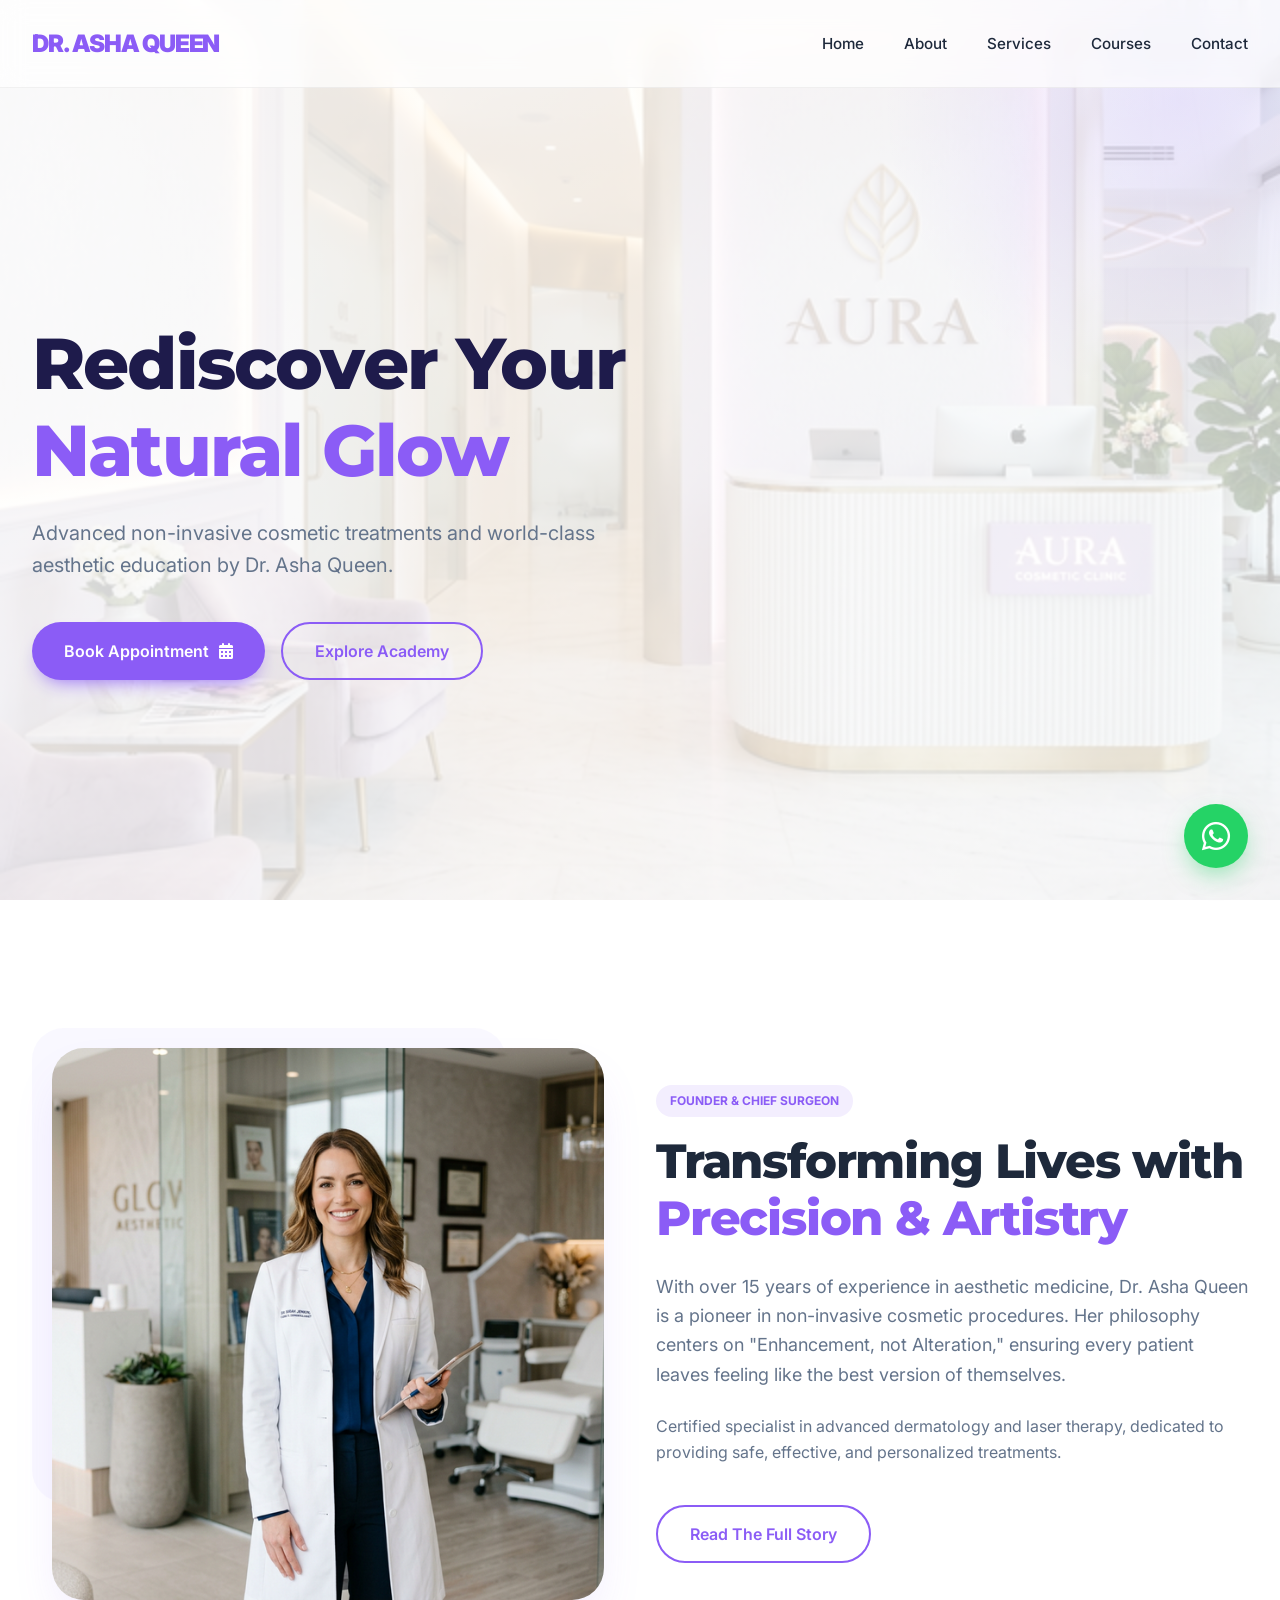
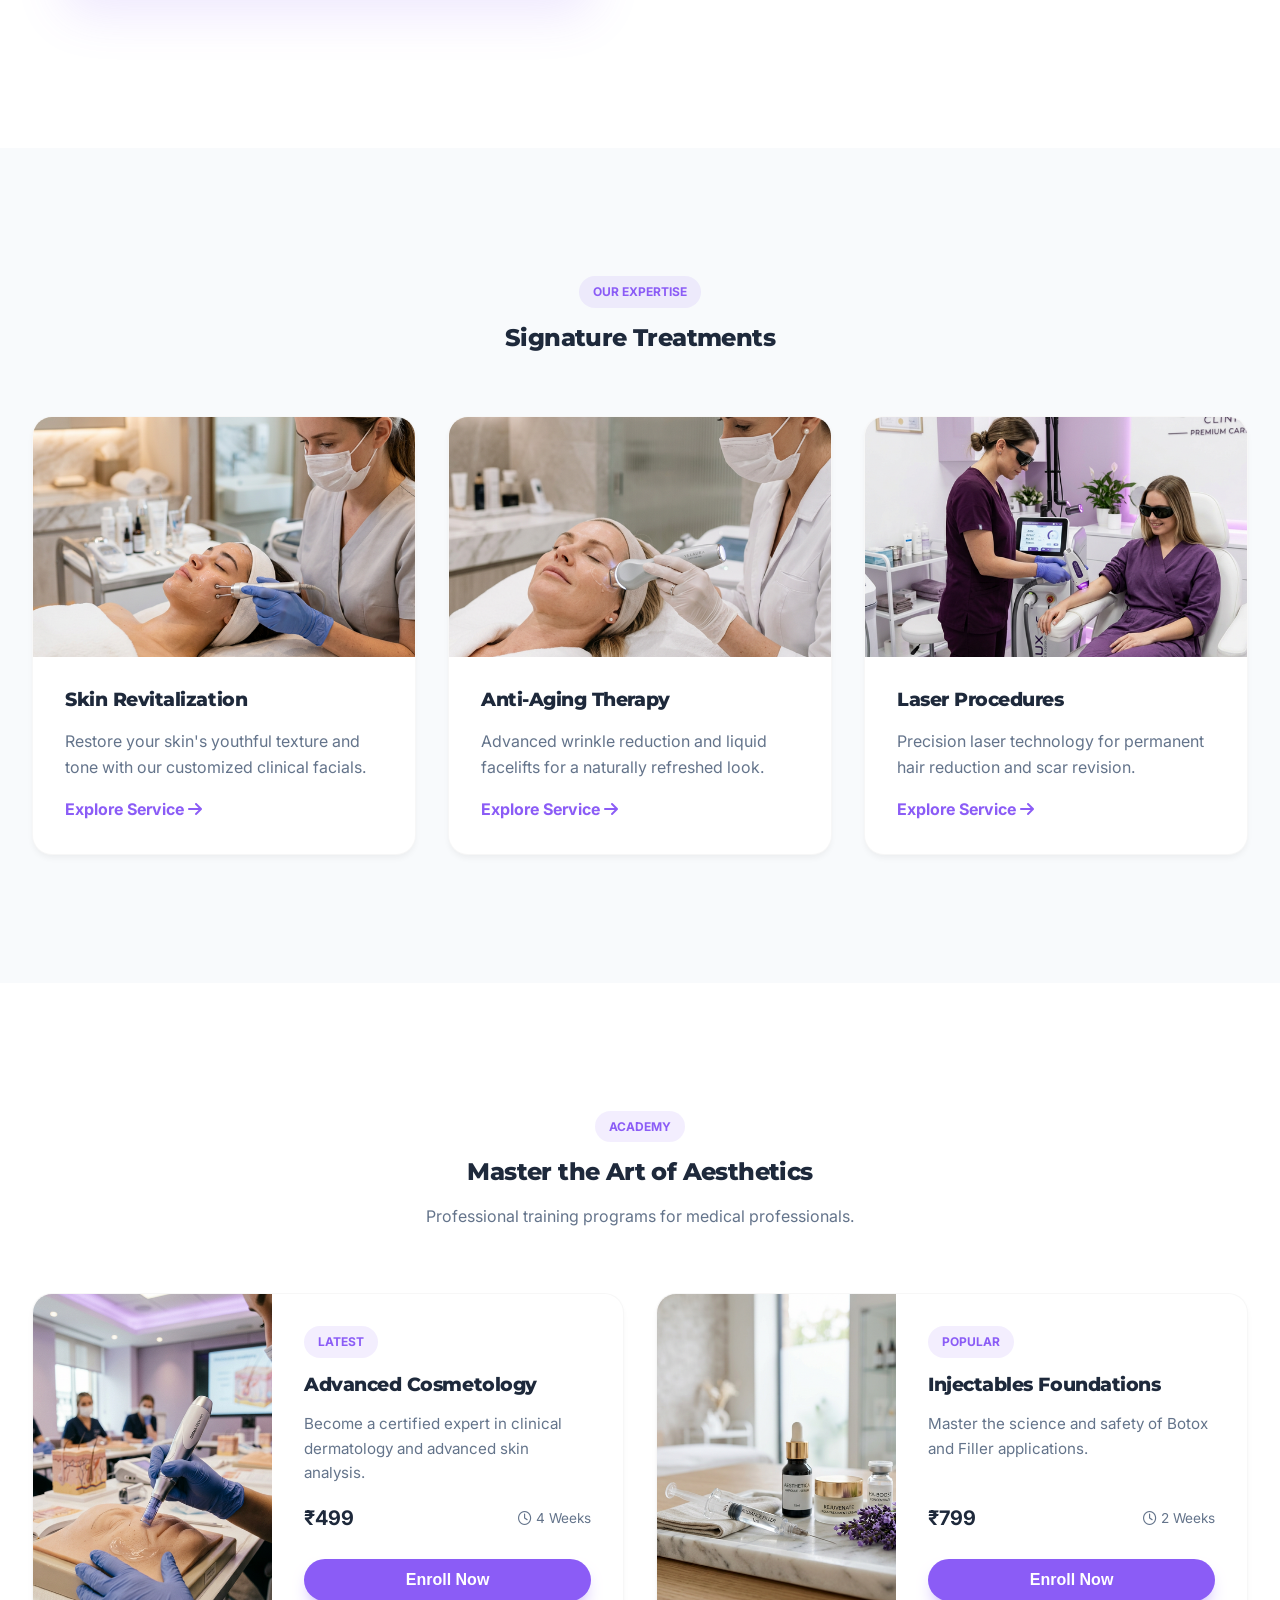
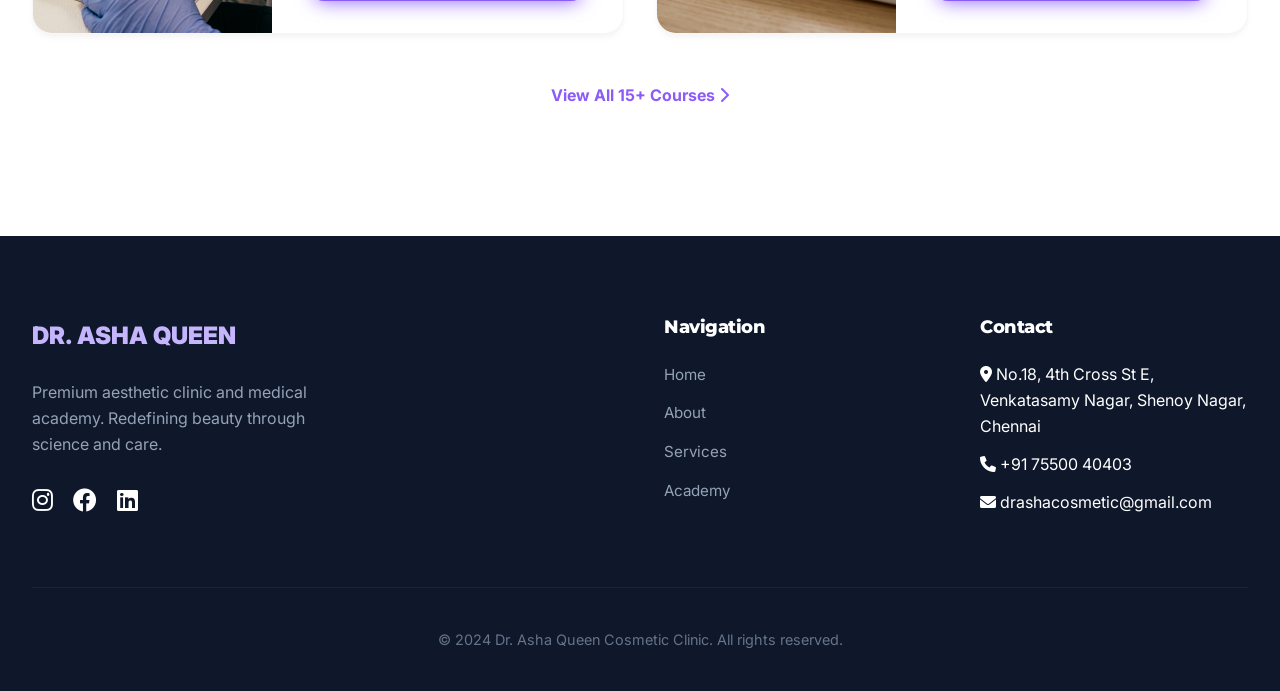
==== index.html @ a39c6511 "initial commit" ====
<!DOCTYPE html>
<html lang="en">

<head>
    <meta charset="UTF-8">
    <meta name="viewport" content="width=device-width, initial-scale=1.0">
    <title>Dr. Asha Queen | Cosmetic Clinic & Academy</title>
    <!-- Fonts -->
    <link rel="preconnect" href="https://fonts.googleapis.com">
    <link rel="preconnect" href="https://fonts.gstatic.com" crossorigin>
    <link
        href="https://fonts.googleapis.com/css2?family=Inter:wght@400;500;600&family=Montserrat:wght@700;800;900&display=swap"
        rel="stylesheet">
    <!-- Icons -->
    <link rel="stylesheet" href="https://cdnjs.cloudflare.com/ajax/libs/font-awesome/6.0.0/css/all.min.css">
    <!-- CSS -->
    <link rel="stylesheet" href="css/style.css">
</head>

<body>

    <!-- Header -->
    <header>
        <div class="container">
            <nav>
                <a href="index.html" class="logo">DR. ASHA QUEEN</a>
                <ul class="nav-links">
                    <li><a href="index.html">Home</a></li>
                    <li><a href="about.html">About</a></li>
                    <li><a href="services.html">Services</a></li>
                    <li><a href="courses.html">Courses</a></li>
                    <li><a href="contact.html">Contact</a></li>
                </ul>
                <div class="mobile-menu-btn">
                    <i class="fas fa-bars"></i>
                </div>
            </nav>
        </div>
    </header>

    <!-- Hero Section -->
    <section class="hero">
        <div class="container">
            <div class="hero-content" data-reveal>
                <h1>Rediscover Your <br><span style="color: var(--primary-color);">Natural Glow</span></h1>
                <p>Advanced non-invasive cosmetic treatments and world-class aesthetic education by Dr. Asha Queen.</p>
                <div style="display: flex; gap: 16px; flex-wrap: wrap;">
                    <a href="contact.html" class="btn btn-primary">Book Appointment <i
                            class="fas fa-calendar-alt"></i></a>
                    <a href="courses.html" class="btn btn-outline">Explore Academy</a>
                </div>
            </div>
        </div>
    </section>

    <!-- Doctor Intro -->
    <section class="section">
        <div class="container">
            <div class="grid grid-2" style="align-items: center;">
                <div data-reveal>
                    <div style="position: relative; padding: 20px;">
                        <img src="images/dr_asha_queen.png" alt="Dr. Asha Queen"
                            style="border-radius: var(--radius-lg); box-shadow: var(--shadow-xl); position: relative; z-index: 2; width: 100%;">
                        <div
                            style="position: absolute; top: 0; left: 0; width: 80%; height: 80%; background: var(--primary-light); opacity: 0.1; border-radius: var(--radius-lg); z-index: 1;">
                        </div>
                    </div>
                </div>
                <div data-reveal class="delay-1">
                    <span class="card-tag">Founder & Chief Surgeon</span>
                    <h2 style="font-size: clamp(2rem, 5vw, 3rem); margin-bottom: 24px;">Transforming Lives with <span
                            style="color: var(--primary-color);">Precision & Artistry</span></h2>
                    <p style="margin-bottom: 24px; font-size: 1.125rem; color: var(--text-muted);">With over 15 years of
                        experience in aesthetic medicine, Dr. Asha Queen is a pioneer in non-invasive cosmetic
                        procedures. Her philosophy centers on "Enhancement, not Alteration," ensuring every patient
                        leaves feeling like the best version of themselves.</p>
                    <p style="margin-bottom: 40px; color: var(--text-muted);">Certified specialist in advanced
                        dermatology and laser therapy, dedicated to providing safe, effective, and personalized
                        treatments.</p>
                    <a href="about.html" class="btn btn-outline">Read The Full Story</a>
                </div>
            </div>
        </div>
    </section>

    <!-- Popular Treatments -->
    <section class="section" style="background-color: var(--section-bg);">
        <div class="container">
            <div class="text-center" style="margin-bottom: 64px;" data-reveal>
                <span class="card-tag">Our Expertise</span>
                <h2>Signature Treatments</h2>
            </div>
            <div class="grid grid-3">
                <!-- Treatment 1 -->
                <div class="card" data-reveal>
                    <div class="card-img-wrapper">
                        <img src="images/skin_treatment.png" alt="Skin Treatment" class="card-img">
                    </div>
                    <div class="card-body">
                        <h3>Skin Revitalization</h3>
                        <p style="color: var(--text-muted); margin: 16px 0;">Restore your skin's youthful texture and
                            tone with our customized clinical facials.</p>
                        <a href="services.html"
                            style="color: var(--primary-color); font-weight: 700; margin-top: auto;">Explore Service <i
                                class="fas fa-arrow-right"></i></a>
                    </div>
                </div>
                <!-- Treatment 2 -->
                <div class="card" data-reveal class="delay-1">
                    <div class="card-img-wrapper">
                        <img src="images/service_anti_aging.png" alt="Anti-Aging" class="card-img">
                    </div>
                    <div class="card-body">
                        <h3>Anti-Aging Therapy</h3>
                        <p style="color: var(--text-muted); margin: 16px 0;">Advanced wrinkle reduction and liquid
                            facelifts for a naturally refreshed look.</p>
                        <a href="services.html"
                            style="color: var(--primary-color); font-weight: 700; margin-top: auto;">Explore Service <i
                                class="fas fa-arrow-right"></i></a>
                    </div>
                </div>
                <!-- Treatment 3 -->
                <div class="card" data-reveal class="delay-2">
                    <div class="card-img-wrapper">
                        <img src="images/service_laser.png" alt="Laser Procedures" class="card-img">
                    </div>
                    <div class="card-body">
                        <h3>Laser Procedures</h3>
                        <p style="color: var(--text-muted); margin: 16px 0;">Precision laser technology for permanent
                            hair reduction and scar revision.</p>
                        <a href="services.html"
                            style="color: var(--primary-color); font-weight: 700; margin-top: auto;">Explore Service <i
                                class="fas fa-arrow-right"></i></a>
                    </div>
                </div>
            </div>
        </div>
    </section>

    <!-- Featured Courses -->
    <section class="section">
        <div class="container">
            <div class="text-center" style="margin-bottom: 64px;" data-reveal>
                <span class="card-tag">Academy</span>
                <h2>Master the Art of Aesthetics</h2>
                <p style="color: var(--text-muted); margin-top: 16px;">Professional training programs for medical
                    professionals.</p>
            </div>
            <div class="grid grid-2">
                <div class="card" data-reveal
                    style="flex-direction: row; align-items: stretch; overflow: hidden; min-height: 280px;">
                    <div style="flex: 1; overflow: hidden;">
                        <img src="images/course_masterclass.png" alt="Cosmetology"
                            style="width: 100%; height: 100%; object-fit: cover;">
                    </div>
                    <div class="card-body" style="flex: 1.2;">
                        <span class="card-tag">LATEST</span>
                        <h3>Advanced Cosmetology</h3>
                        <p style="margin: 16px 0; color: var(--text-muted); font-size: 0.95rem;">Become a certified
                            expert in clinical dermatology and advanced skin analysis.</p>
                        <div
                            style="margin-top: auto; display: flex; justify-content: space-between; align-items: center; margin-bottom: 24px;">
                            <span style="font-weight: 700; font-size: 1.25rem;">₹499</span>
                            <span style="font-size: 0.85rem; color: var(--text-muted);"><i class="far fa-clock"></i> 4
                                Weeks</span>
                        </div>
                        <button onclick="buyCourse('Advanced Cosmetology Masterclass', '₹499')" class="btn btn-primary"
                            style="width: 100%; padding: 12px;">Enroll Now</button>
                    </div>
                </div>
                <div class="card" data-reveal class="delay-1"
                    style="flex-direction: row; align-items: stretch; overflow: hidden; min-height: 280px;">
                    <div style="flex: 1; overflow: hidden;">
                        <img src="images/course_botox.png" alt="Botox"
                            style="width: 100%; height: 100%; object-fit: cover;">
                    </div>
                    <div class="card-body" style="flex: 1.2;">
                        <span class="card-tag">POPULAR</span>
                        <h3>Injectables Foundations</h3>
                        <p style="margin: 16px 0; color: var(--text-muted); font-size: 0.95rem;">Master the science and
                            safety of Botox and Filler applications.</p>
                        <div
                            style="margin-top: auto; display: flex; justify-content: space-between; align-items: center; margin-bottom: 24px;">
                            <span style="font-weight: 700; font-size: 1.25rem;">₹799</span>
                            <span style="font-size: 0.85rem; color: var(--text-muted);"><i class="far fa-clock"></i> 2
                                Weeks</span>
                        </div>
                        <button onclick="buyCourse('Injectables Foundations', '₹799')" class="btn btn-primary"
                            style="width: 100%; padding: 12px;">Enroll Now</button>
                    </div>
                </div>
            </div>
            <div class="text-center" style="margin-top: 48px;">
                <a href="courses.html" style="color: var(--primary-color); font-weight: 700;">View All 15+ Courses <i
                        class="fas fa-chevron-right"></i></a>
            </div>
        </div>
    </section>

    <!-- Footer -->
    <footer>
        <div class="container">
            <div class="footer-grid">
                <div class="footer-links" style="grid-column: span 2;">
                    <span class="footer-logo">DR. ASHA QUEEN</span>
                    <p style="color: #94A3B8; max-width: 300px; margin-bottom: 24px;">Premium aesthetic clinic and
                        medical academy. Redefining beauty through science and care.</p>
                    <div style="display: flex; gap: 20px; font-size: 1.5rem;">
                        <a href="#"><i class="fab fa-instagram"></i></a>
                        <a href="#"><i class="fab fa-facebook"></i></a>
                        <a href="#"><i class="fab fa-linkedin"></i></a>
                    </div>
                </div>
                <div class="footer-links">
                    <h4>Navigation</h4>
                    <ul>
                        <li><a href="index.html">Home</a></li>
                        <li><a href="about.html">About</a></li>
                        <li><a href="services.html">Services</a></li>
                        <li><a href="courses.html">Academy</a></li>
                    </ul>
                </div>
                <div class="footer-links">
                    <h4>Contact</h4>
                    <ul>
                        <li><i class="fas fa-map-marker-alt"></i> No.18, 4th Cross St E, Venkatasamy Nagar, Shenoy
                            Nagar, Chennai</li>
                        <li><i class="fas fa-phone"></i> +91 75500 40403</li>
                        <li><i class="fas fa-envelope"></i> drashacosmetic@gmail.com</li>
                    </ul>
                </div>
            </div>
            <div class="footer-bottom">
                &copy; 2024 Dr. Asha Queen Cosmetic Clinic. All rights reserved.
            </div>
        </div>
    </footer>

    <!-- WhatsApp Button -->
    <a href="https://wa.me/917550040403" class="whatsapp-float" target="_blank">
        <i class="fab fa-whatsapp"></i>
    </a>

    <!-- Mobile Bottom Navigation -->
    <nav class="mobile-bottom-nav">
        <a href="index.html" class="active">
            <i class="fas fa-home"></i>
            <span>Home</span>
        </a>
        <a href="services.html">
            <i class="fas fa-spa"></i>
            <span>Services</span>
        </a>
        <a href="courses.html">
            <i class="fas fa-graduation-cap"></i>
            <span>Academy</span>
        </a>
        <a href="contact.html">
            <i class="fas fa-calendar-alt"></i>
            <span>Book</span>
        </a>
    </nav>

    <script src="js/main.js"></script>
</body>

</html>
---- css/style.css ----
/* CSS Variables & Design System */
:root {
    --primary-color: #8B5CF6;
    --primary-light: #C4B5FD;
    --primary-dark: #7C3AED;
    --accent-color: #F472B6;
    --bg-color: #FFFFFF;
    --section-bg: #F8FAFC;
    --text-main: #1E293B;
    --text-muted: #64748B;
    --white: #FFFFFF;

    /* Dynamic Spacing & Sizing */
    --container-max: 1280px;
    --container-pad: clamp(1rem, 5vw, 2rem);
    --section-pad: clamp(4rem, 12vw, 8rem);

    --radius-sm: 12px;
    --radius-md: 20px;
    --radius-lg: 32px;

    --shadow-sm: 0 4px 6px -1px rgba(0, 0, 0, 0.05);
    --shadow-lg: 0 10px 15px -3px rgba(0, 0, 0, 0.1);
    --shadow-xl: 0 25px 50px -12px rgba(139, 92, 246, 0.15);

    --transition: all 0.4s cubic-bezier(0.4, 0, 0.2, 1);
}

/* Base Styles */
* {
    margin: 0;
    padding: 0;
    box-sizing: border-box;
    -webkit-tap-highlight-color: transparent;
}

html {
    scroll-behavior: smooth;
}

body {
    font-family: 'Inter', sans-serif;
    color: var(--text-main);
    line-height: 1.625;
    background-color: var(--bg-color);
    overflow-x: hidden;
    -webkit-font-smoothing: antialiased;
}

h1,
h2,
h3,
h4,
.font-heading {
    font-family: 'Montserrat', sans-serif;
    font-weight: 800;
    line-height: 1.2;
    letter-spacing: -0.025em;
}

a {
    text-decoration: none;
    color: inherit;
    transition: var(--transition);
}

ul {
    list-style: none;
}

img {
    max-width: 100%;
    height: auto;
    display: block;
}

.container {
    width: 100%;
    max-width: var(--container-max);
    margin: 0 auto;
    padding: 0 var(--container-pad);
}

.section {
    padding: var(--section-pad) 0;
}

.text-center {
    text-align: center;
}

/* Navigation */
header {
    position: fixed;
    top: 0;
    left: 0;
    width: 100%;
    background: rgba(255, 255, 255, 0.7);
    backdrop-filter: blur(12px);
    -webkit-backdrop-filter: blur(12px);
    z-index: 1000;
    transition: var(--transition);
    border-bottom: 1px solid rgba(0, 0, 0, 0.05);
}

header.sticky {
    padding: 4px 0;
    background: rgba(255, 255, 255, 0.9);
    box-shadow: var(--shadow-md);
}

nav {
    display: flex;
    justify-content: space-between;
    align-items: center;
    padding: 24px 0;
}

.logo {
    font-size: clamp(1.2rem, 4vw, 1.5rem);
    font-weight: 900;
    color: var(--primary-color);
    letter-spacing: -0.05em;
    text-transform: uppercase;
}

.nav-links {
    display: flex;
    gap: 40px;
}

.nav-links a {
    font-weight: 500;
    color: var(--text-main);
    font-size: 0.95rem;
}

.nav-links a:hover {
    color: var(--primary-color);
}

.mobile-menu-btn {
    display: none;
    font-size: 1.5rem;
    cursor: pointer;
    color: var(--text-main);
}

/* Buttons */
.btn {
    display: inline-flex;
    align-items: center;
    justify-content: center;
    padding: 14px 32px;
    border-radius: 100px;
    font-weight: 600;
    cursor: pointer;
    transition: var(--transition);
    border: none;
    font-size: 1rem;
    gap: 10px;
}

.btn-primary {
    background-color: var(--primary-color);
    color: var(--white);
    box-shadow: 0 10px 20px -10px var(--primary-color);
}

.btn-primary:hover {
    background-color: var(--primary-dark);
    transform: translateY(-3px);
    box-shadow: 0 15px 30px -10px var(--primary-color);
}

.btn-outline {
    background: rgba(255, 255, 255, 0.1);
    border: 2px solid var(--primary-color);
    color: var(--primary-color);
}

.btn-outline:hover {
    background-color: var(--primary-color);
    color: var(--white);
    transform: translateY(-3px);
}

/* Hero Section */
.hero {
    min-height: 100vh;
    display: flex;
    align-items: center;
    background: linear-gradient(135deg, rgba(255, 255, 255, 0.9) 0%, rgba(255, 255, 255, 0.7) 100%), url('../images/clinic_hero.png');
    background-size: cover;
    background-position: center;
    padding-top: 100px;
    position: relative;
    overflow: hidden;
}

.hero::before {
    content: '';
    position: absolute;
    width: 600px;
    height: 600px;
    background: radial-gradient(circle, rgba(139, 92, 246, 0.15) 0%, rgba(255, 255, 255, 0) 70%);
    top: -200px;
    right: -200px;
    border-radius: 50%;
    z-index: 0;
}

.hero-content {
    max-width: 700px;
    position: relative;
    z-index: 1;
}

.hero h1 {
    font-size: clamp(2.5rem, 8vw, 4.5rem);
    margin-bottom: 24px;
    color: #1E1B4B;
}

.hero p {
    font-size: clamp(1rem, 3.5vw, 1.25rem);
    margin-bottom: 40px;
    color: var(--text-muted);
    max-width: 600px;
}

/* Grid Layouts */
.grid {
    display: grid;
    gap: 32px;
}

.grid-2 {
    grid-template-columns: repeat(auto-fit, minmax(350px, 1fr));
}

.grid-3 {
    grid-template-columns: repeat(auto-fit, minmax(300px, 1fr));
}

.grid-4 {
    grid-template-columns: repeat(auto-fit, minmax(250px, 1fr));
}

/* Cards & Modern Elements */
.card {
    background: var(--white);
    border-radius: var(--radius-md);
    overflow: hidden;
    box-shadow: var(--shadow-sm);
    transition: var(--transition);
    border: 1px solid rgba(0, 0, 0, 0.03);
    height: 100%;
    display: flex;
    flex-direction: column;
}

.card:hover {
    transform: translateY(-12px) scale(1.02);
    box-shadow: var(--shadow-xl);
}

.card-img-wrapper {
    width: 100%;
    height: 240px;
    overflow: hidden;
    position: relative;
}

.card-img {
    width: 100%;
    height: 100%;
    object-fit: cover;
    transition: transform 0.6s ease;
}

.card:hover .card-img {
    transform: scale(1.1);
}

.card-body {
    padding: 32px;
    flex-grow: 1;
    display: flex;
    flex-direction: column;
}

.card-tag {
    display: inline-block;
    padding: 6px 14px;
    background: rgba(139, 92, 246, 0.1);
    color: var(--primary-color);
    border-radius: 100px;
    font-size: 0.75rem;
    font-weight: 700;
    text-transform: uppercase;
    margin-bottom: 16px;
    width: fit-content;
}

/* WhatsApp Button */
.whatsapp-float {
    position: fixed;
    bottom: 32px;
    right: 32px;
    background-color: #25D366;
    color: white;
    width: 64px;
    height: 64px;
    border-radius: 50%;
    display: flex;
    align-items: center;
    justify-content: center;
    font-size: 32px;
    box-shadow: 0 10px 25px -5px rgba(37, 211, 102, 0.5);
    z-index: 1000;
    transition: var(--transition);
}

.whatsapp-float:hover {
    transform: scale(1.1) rotate(15deg);
}

/* Footer */
footer {
    background: #0F172A;
    color: var(--white);
    padding: 80px 0 40px;
}

.footer-grid {
    display: grid;
    grid-template-columns: repeat(auto-fit, minmax(200px, 1fr));
    gap: 48px;
    margin-bottom: 60px;
}

.footer-logo {
    font-size: 1.5rem;
    font-weight: 900;
    color: var(--primary-light);
    margin-bottom: 24px;
    display: block;
}

.footer-links h4 {
    margin-bottom: 24px;
    color: var(--white);
    font-size: 1.1rem;
}

.footer-links ul li {
    margin-bottom: 12px;
}

.footer-links ul li a {
    color: #94A3B8;
    font-size: 0.95rem;
}

.footer-links ul li a:hover {
    color: var(--primary-light);
    padding-left: 8px;
}

.footer-bottom {
    text-align: center;
    padding-top: 40px;
    border-top: 1px solid rgba(255, 255, 255, 0.05);
    color: #64748B;
    font-size: 0.9rem;
}

/* Animations */
[data-reveal] {
    opacity: 0;
    transform: translateY(40px);
    transition: opacity 1s cubic-bezier(0.16, 1, 0.3, 1), transform 1s cubic-bezier(0.16, 1, 0.3, 1);
}

[data-reveal].active {
    opacity: 1;
    transform: translateY(0);
}

/* Reveal Delays */
.delay-1 {
    transition-delay: 0.1s;
}

.delay-2 {
    transition-delay: 0.2s;
}

.delay-3 {
    transition-delay: 0.3s;
}

/* Modal System */
.modal-overlay {
    position: fixed;
    top: 0;
    left: 0;
    width: 100%;
    height: 100%;
    background: rgba(15, 23, 42, 0.6);
    backdrop-filter: blur(8px);
    display: none;
    align-items: center;
    justify-content: center;
    z-index: 3000;
    padding: 20px;
}

.modal-overlay.active {
    display: flex;
    animation: fadeIn 0.3s ease;
}

.modal-content {
    background: var(--white);
    width: 100%;
    max-width: 450px;
    border-radius: var(--radius-lg);
    box-shadow: var(--shadow-xl);
    overflow: hidden;
    position: relative;
    transform: translateY(20px);
    transition: var(--transition);
}

.modal-overlay.active .modal-content {
    transform: translateY(0);
}

.modal-header {
    background: var(--primary-color);
    color: var(--white);
    padding: 24px;
    text-align: center;
}

.modal-body {
    padding: 32px;
}

.close-modal {
    position: absolute;
    top: 15px;
    right: 20px;
    color: var(--white);
    font-size: 1.5rem;
    cursor: pointer;
    opacity: 0.8;
}

/* Razorpay Simulation */
.payment-methods {
    margin-top: 20px;
}

.method-item {
    display: flex;
    align-items: center;
    gap: 15px;
    padding: 15px;
    border: 1px solid #E2E8F0;
    border-radius: var(--radius-sm);
    margin-bottom: 12px;
    cursor: pointer;
    transition: var(--transition);
}

.method-item:hover {
    border-color: var(--primary-color);
    background: rgba(139, 92, 246, 0.05);
}

.payment-footer {
    text-align: center;
    font-size: 0.8rem;
    color: #94A3B8;
    margin-top: 24px;
}

/* Animations */
@keyframes fadeIn {
    from {
        opacity: 0;
    }

    to {
        opacity: 1;
    }
}

@keyframes scaleUp {
    from {
        transform: scale(0.9);
        opacity: 0;
    }

    to {
        transform: scale(1);
        opacity: 1;
    }
}

.success-icon {
    width: 80px;
    height: 80px;
    background: #10B981;
    color: white;
    border-radius: 50%;
    display: flex;
    align-items: center;
    justify-content: center;
    font-size: 2.5rem;
    margin: 0 auto 24px;
    animation: scaleUp 0.5s cubic-bezier(0.175, 0.885, 0.32, 1.275);
}

/* Bottom Mobile Navigation */
.mobile-bottom-nav {
    position: fixed;
    bottom: 0;
    left: 0;
    width: 100%;
    background: rgba(255, 255, 255, 0.85);
    backdrop-filter: blur(12px);
    -webkit-backdrop-filter: blur(12px);
    display: none;
    justify-content: space-around;
    padding: 12px 0 24px;
    border-top: 1px solid rgba(0, 0, 0, 0.05);
    box-shadow: 0 -4px 12px rgba(0, 0, 0, 0.05);
    z-index: 1500;
}

.mobile-bottom-nav a {
    display: flex;
    flex-direction: column;
    align-items: center;
    gap: 4px;
    color: var(--text-muted);
    font-size: 0.65rem;
    font-weight: 600;
    text-transform: uppercase;
    letter-spacing: 0.05em;
}

.mobile-bottom-nav a i {
    font-size: 1.25rem;
}

.mobile-bottom-nav a.active {
    color: var(--primary-color);
}

/* Mobile Responsive */
@media (max-width: 768px) {
    .mobile-bottom-nav {
        display: flex;
    }

    body {
        padding-bottom: 80px;
    }

    .nav-links {
        position: fixed;
        right: -100%;
        top: 0;
        width: 100%;
        height: 100vh;
        background: var(--white);
        flex-direction: column;
        justify-content: center;
        align-items: center;
        transition: 0.5s cubic-bezier(0.4, 0, 0.2, 1);
        z-index: 4000;
        gap: 32px;
    }

    .nav-links.active {
        right: 0;
    }

    .nav-links a {
        font-size: 1.5rem;
    }

    .mobile-menu-btn {
        display: block;
        z-index: 4001;
    }

    .section {
        padding: 60px 0;
    }

    .hero {
        text-align: center;
        padding-top: 80px;
        min-height: 80vh;
    }

    .hero-content {
        margin: 0 auto;
    }

    .grid-2,
    .grid-3,
    .grid-4 {
        grid-template-columns: 1fr;
    }

    .whatsapp-float {
        bottom: 100px;
        right: 20px;
        width: 56px;
        height: 56px;
        font-size: 28px;
    }
}
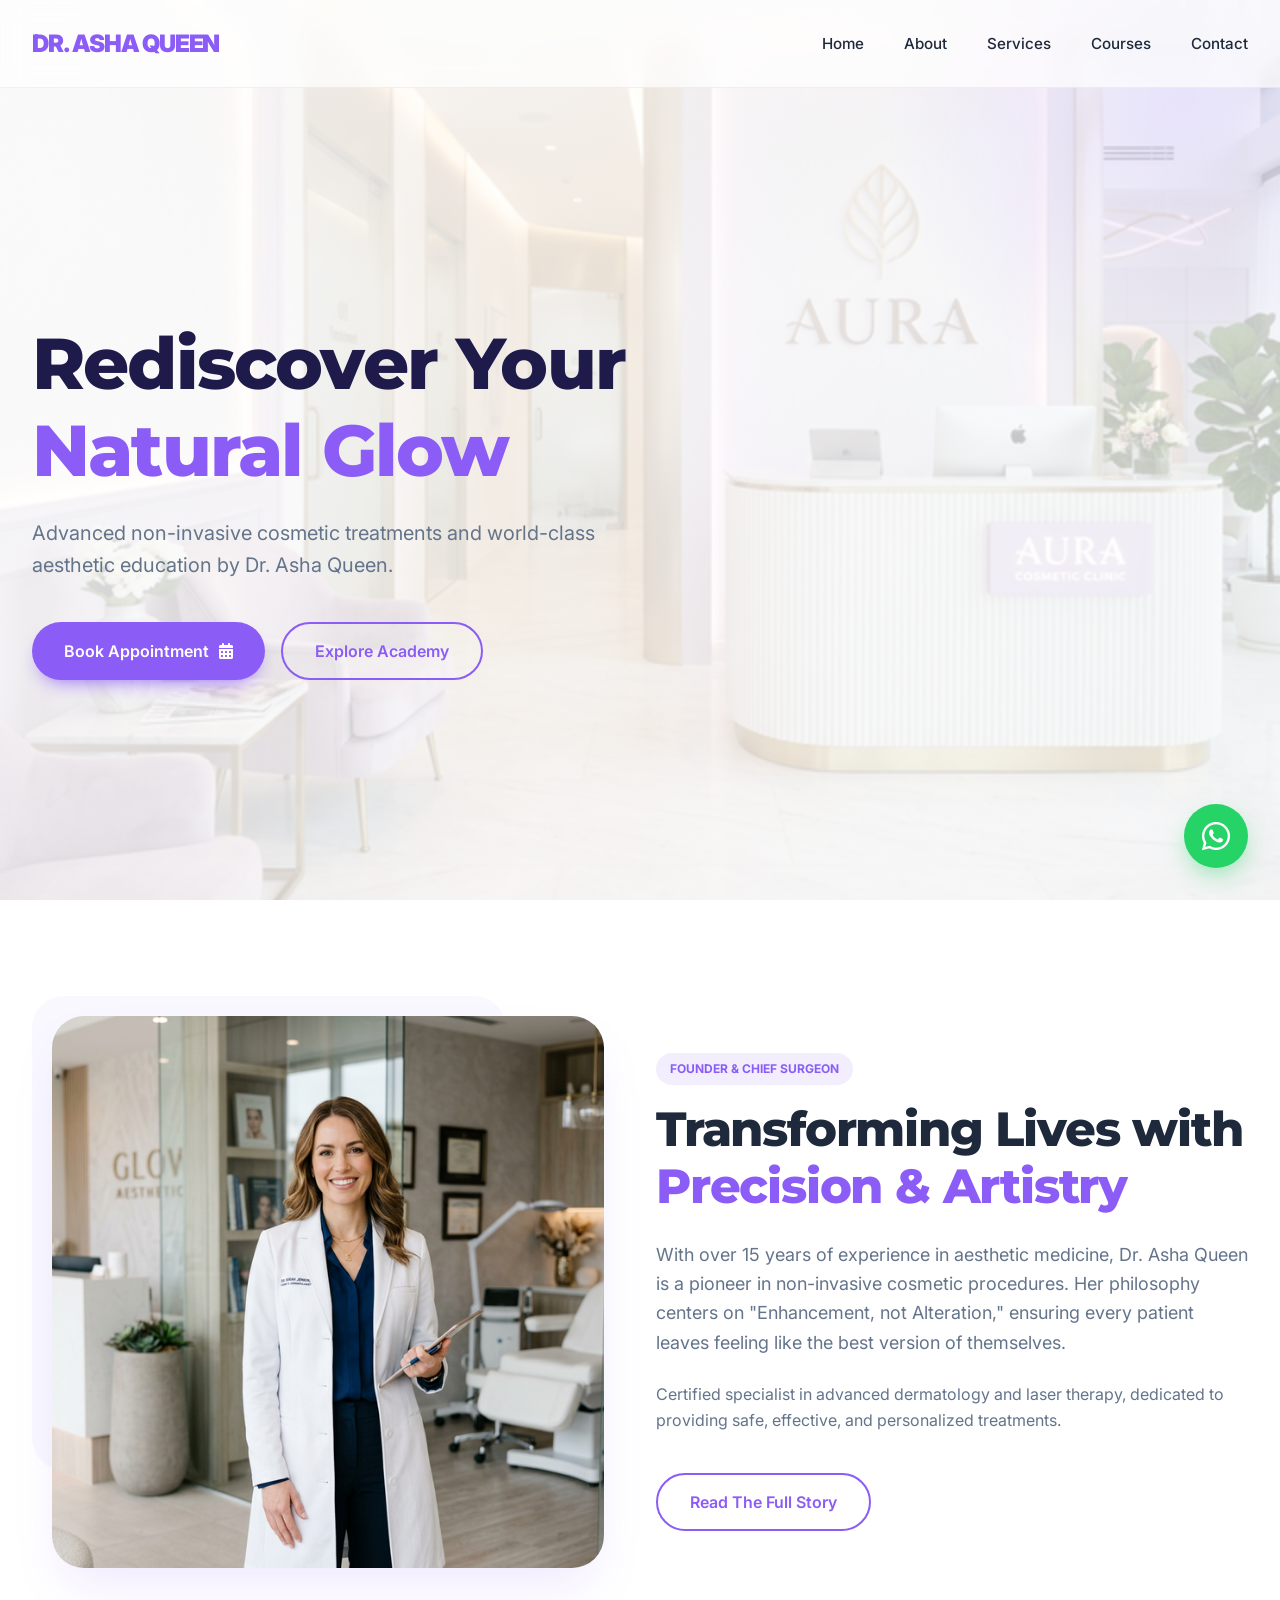
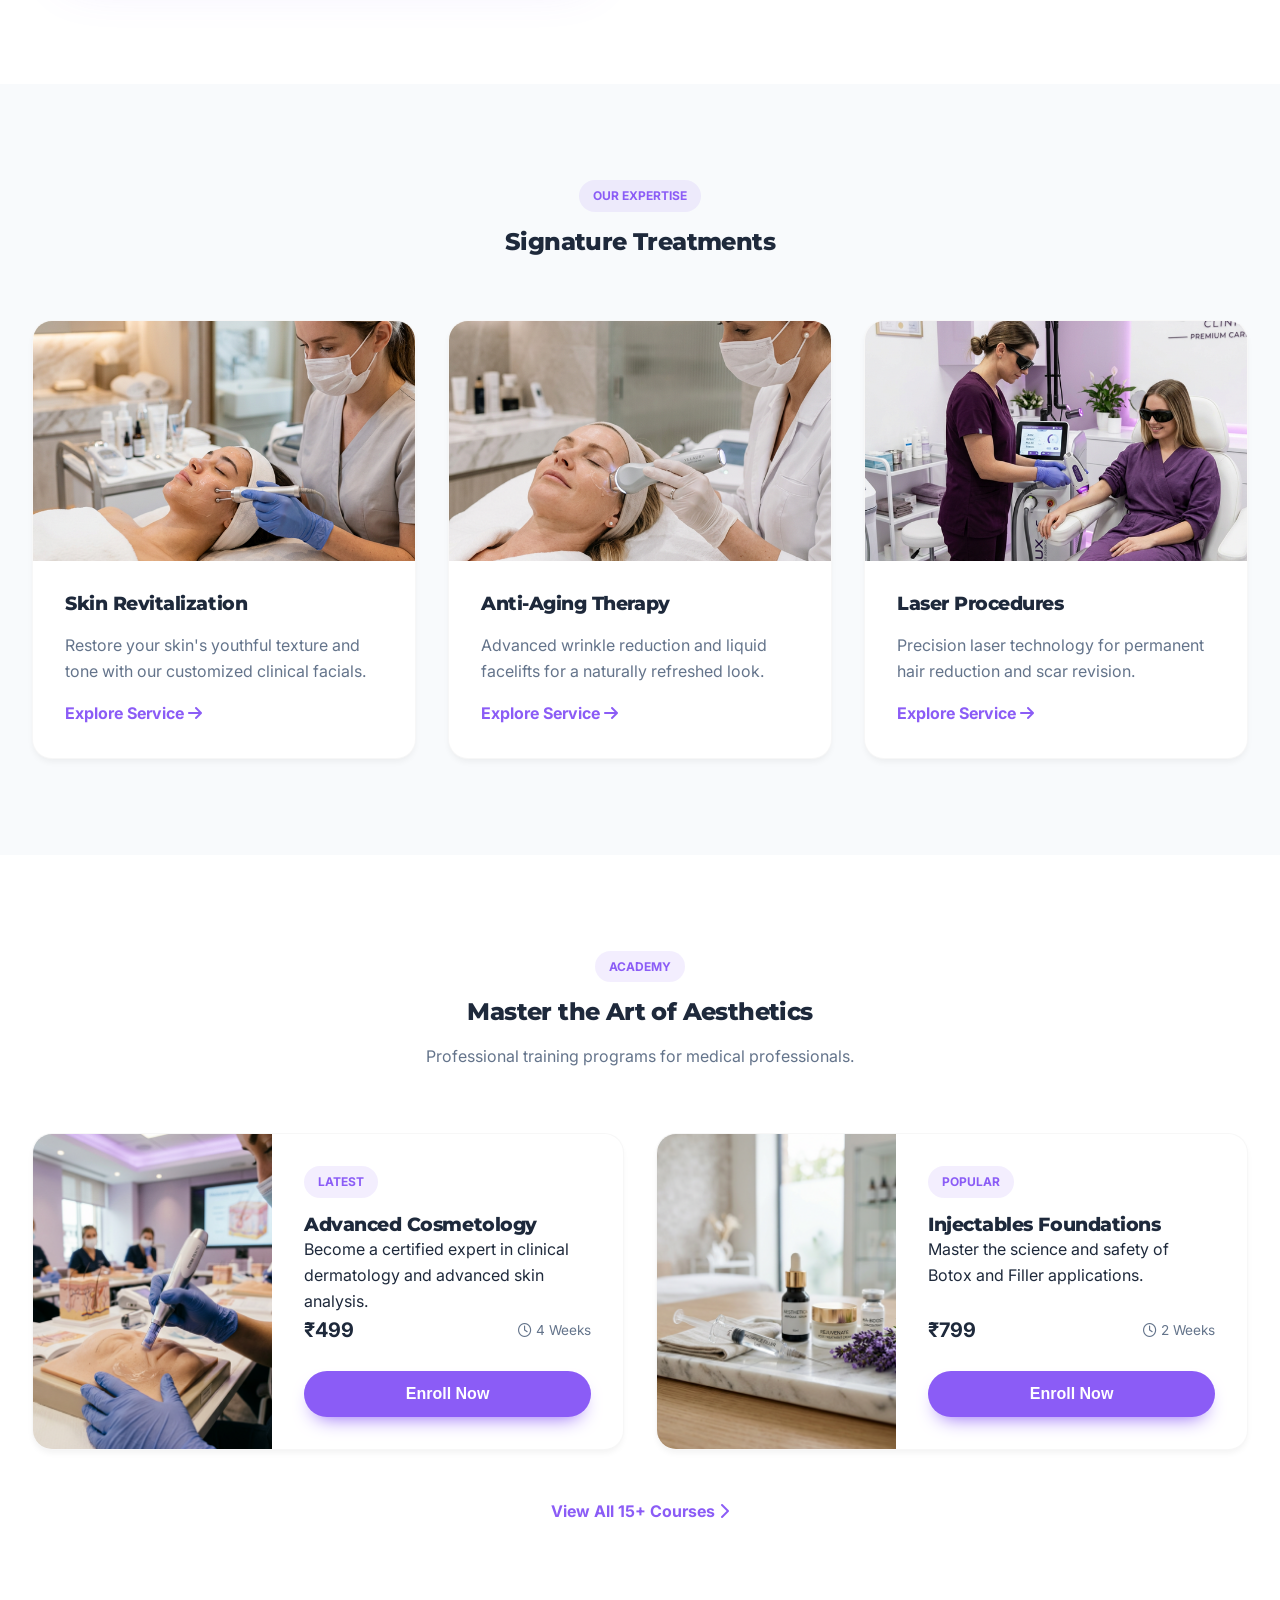
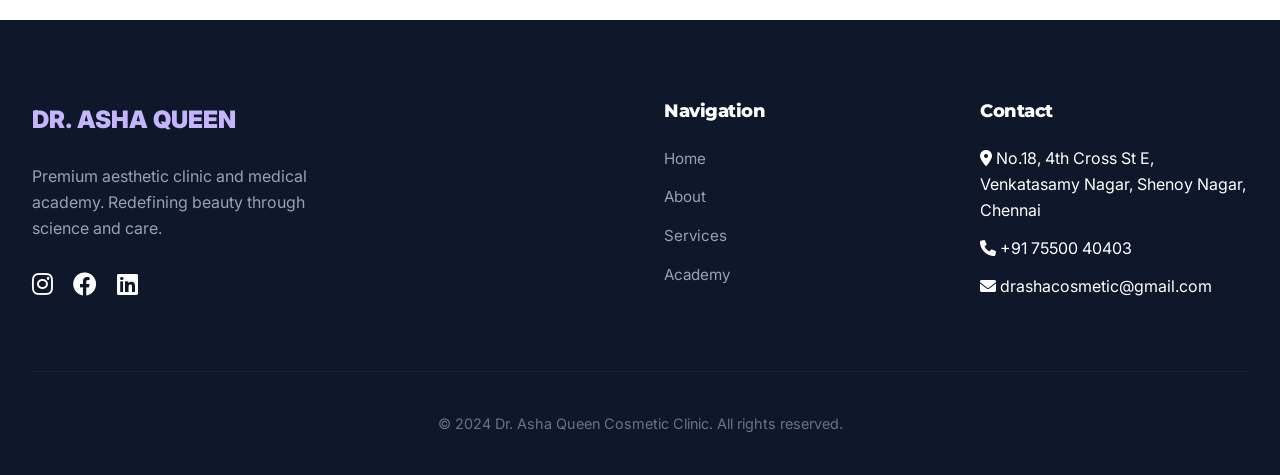
==== commit e7c1c3c7: "second commit" ====
--- a/index.html
+++ b/index.html
@@ -44,7 +44,7 @@
             <div class="hero-content" data-reveal>
                 <h1>Rediscover Your <br><span style="color: var(--primary-color);">Natural Glow</span></h1>
                 <p>Advanced non-invasive cosmetic treatments and world-class aesthetic education by Dr. Asha Queen.</p>
-                <div style="display: flex; gap: 16px; flex-wrap: wrap;">
+                <div class="hero-actions">
                     <a href="contact.html" class="btn btn-primary">Book Appointment <i
                             class="fas fa-calendar-alt"></i></a>
                     <a href="courses.html" class="btn btn-outline">Explore Academy</a>
@@ -58,12 +58,9 @@
         <div class="container">
             <div class="grid grid-2" style="align-items: center;">
                 <div data-reveal>
-                    <div style="position: relative; padding: 20px;">
-                        <img src="images/dr_asha_queen.png" alt="Dr. Asha Queen"
-                            style="border-radius: var(--radius-lg); box-shadow: var(--shadow-xl); position: relative; z-index: 2; width: 100%;">
-                        <div
-                            style="position: absolute; top: 0; left: 0; width: 80%; height: 80%; background: var(--primary-light); opacity: 0.1; border-radius: var(--radius-lg); z-index: 1;">
-                        </div>
+                    <div class="doctor-img-wrapper">
+                        <img src="images/dr_asha_queen.png" alt="Dr. Asha Queen" class="doctor-img">
+                        <div class="doctor-img-bg"></div>
                     </div>
                 </div>
                 <div data-reveal class="delay-1">
@@ -147,46 +144,40 @@
                     professionals.</p>
             </div>
             <div class="grid grid-2">
-                <div class="card" data-reveal
-                    style="flex-direction: row; align-items: stretch; overflow: hidden; min-height: 280px;">
-                    <div style="flex: 1; overflow: hidden;">
-                        <img src="images/course_masterclass.png" alt="Cosmetology"
-                            style="width: 100%; height: 100%; object-fit: cover;">
-                    </div>
-                    <div class="card-body" style="flex: 1.2;">
+                <div class="card course-card-horizontal" data-reveal>
+                    <div class="course-card-img">
+                        <img src="images/course_masterclass.png" alt="Cosmetology">
+                    </div>
+                    <div class="card-body">
                         <span class="card-tag">LATEST</span>
                         <h3>Advanced Cosmetology</h3>
-                        <p style="margin: 16px 0; color: var(--text-muted); font-size: 0.95rem;">Become a certified
+                        <p>Become a certified
                             expert in clinical dermatology and advanced skin analysis.</p>
-                        <div
-                            style="margin-top: auto; display: flex; justify-content: space-between; align-items: center; margin-bottom: 24px;">
-                            <span style="font-weight: 700; font-size: 1.25rem;">₹499</span>
-                            <span style="font-size: 0.85rem; color: var(--text-muted);"><i class="far fa-clock"></i> 4
+                        <div class="course-meta">
+                            <span class="price">₹499</span>
+                            <span class="duration"><i class="far fa-clock"></i> 4
                                 Weeks</span>
                         </div>
-                        <button onclick="buyCourse('Advanced Cosmetology Masterclass', '₹499')" class="btn btn-primary"
-                            style="width: 100%; padding: 12px;">Enroll Now</button>
-                    </div>
-                </div>
-                <div class="card" data-reveal class="delay-1"
-                    style="flex-direction: row; align-items: stretch; overflow: hidden; min-height: 280px;">
-                    <div style="flex: 1; overflow: hidden;">
-                        <img src="images/course_botox.png" alt="Botox"
-                            style="width: 100%; height: 100%; object-fit: cover;">
-                    </div>
-                    <div class="card-body" style="flex: 1.2;">
+                        <button onclick="buyCourse('Advanced Cosmetology Masterclass', '₹499')"
+                            class="btn btn-primary">Enroll Now</button>
+                    </div>
+                </div>
+                <div class="card course-card-horizontal" data-reveal class="delay-1">
+                    <div class="course-card-img">
+                        <img src="images/course_botox.png" alt="Botox">
+                    </div>
+                    <div class="card-body">
                         <span class="card-tag">POPULAR</span>
                         <h3>Injectables Foundations</h3>
-                        <p style="margin: 16px 0; color: var(--text-muted); font-size: 0.95rem;">Master the science and
+                        <p>Master the science and
                             safety of Botox and Filler applications.</p>
-                        <div
-                            style="margin-top: auto; display: flex; justify-content: space-between; align-items: center; margin-bottom: 24px;">
-                            <span style="font-weight: 700; font-size: 1.25rem;">₹799</span>
-                            <span style="font-size: 0.85rem; color: var(--text-muted);"><i class="far fa-clock"></i> 2
+                        <div class="course-meta">
+                            <span class="price">₹799</span>
+                            <span class="duration"><i class="far fa-clock"></i> 2
                                 Weeks</span>
                         </div>
-                        <button onclick="buyCourse('Injectables Foundations', '₹799')" class="btn btn-primary"
-                            style="width: 100%; padding: 12px;">Enroll Now</button>
+                        <button onclick="buyCourse('Injectables Foundations', '₹799')" class="btn btn-primary">Enroll
+                            Now</button>
                     </div>
                 </div>
             </div>
--- a/css/style.css
+++ b/css/style.css
@@ -13,7 +13,7 @@
     /* Dynamic Spacing & Sizing */
     --container-max: 1280px;
     --container-pad: clamp(1rem, 5vw, 2rem);
-    --section-pad: clamp(4rem, 12vw, 8rem);
+    --section-pad: clamp(3rem, 10vw, 6rem);
 
     --radius-sm: 12px;
     --radius-md: 20px;
@@ -229,6 +229,12 @@
     max-width: 600px;
 }
 
+.hero-actions {
+    display: flex;
+    gap: 16px;
+    flex-wrap: wrap;
+}
+
 /* Grid Layouts */
 .grid {
     display: grid;
@@ -236,15 +242,15 @@
 }
 
 .grid-2 {
-    grid-template-columns: repeat(auto-fit, minmax(350px, 1fr));
+    grid-template-columns: repeat(auto-fit, minmax(300px, 1fr));
 }
 
 .grid-3 {
-    grid-template-columns: repeat(auto-fit, minmax(300px, 1fr));
+    grid-template-columns: repeat(auto-fit, minmax(280px, 1fr));
 }
 
 .grid-4 {
-    grid-template-columns: repeat(auto-fit, minmax(250px, 1fr));
+    grid-template-columns: repeat(auto-fit, minmax(240px, 1fr));
 }
 
 /* Cards & Modern Elements */
@@ -303,6 +309,87 @@
     width: fit-content;
 }
 
+/* New Component Classes */
+.doctor-img-wrapper {
+    position: relative;
+    padding: 20px;
+}
+
+.doctor-img {
+    border-radius: var(--radius-lg);
+    box-shadow: var(--shadow-xl);
+    position: relative;
+    z-index: 2;
+    width: 100%;
+}
+
+.doctor-img-bg {
+    position: absolute;
+    top: 0;
+    left: 0;
+    width: 80%;
+    height: 80%;
+    background: var(--primary-light);
+    opacity: 0.1;
+    border-radius: var(--radius-lg);
+    z-index: 1;
+}
+
+.course-card-horizontal {
+    flex-direction: row;
+    align-items: stretch;
+    overflow: hidden;
+    min-height: 280px;
+}
+
+.course-card-img {
+    flex: 1;
+    overflow: hidden;
+}
+
+.course-card-img img {
+    width: 100%;
+    height: 100%;
+    object-fit: cover;
+}
+
+.course-card-horizontal .card-body {
+    flex: 1.2;
+}
+
+.course-meta {
+    margin-top: auto;
+    display: flex;
+    justify-content: space-between;
+    align-items: center;
+    margin-bottom: 24px;
+}
+
+.course-meta .price {
+    font-weight: 700;
+    font-size: 1.25rem;
+}
+
+.course-meta .duration {
+    font-size: 0.85rem;
+    color: var(--text-muted);
+}
+
+.expertise-list {
+    margin-top: 40px;
+}
+
+.expertise-item {
+    display: flex;
+    align-items: center;
+    gap: 12px;
+    font-weight: 500;
+}
+
+.expertise-item i {
+    color: var(--primary-color);
+}
+
 /* WhatsApp Button */
 .whatsapp-float {
     position: fixed;
@@ -346,6 +433,39 @@
     color: var(--primary-light);
     margin-bottom: 24px;
     display: block;
+}
+
+/* Contact Page Styles */
+.contact-info-list {
+    gap: 32px;
+}
+
+.contact-info-item {
+    display: flex;
+    gap: 24px;
+    align-items: flex-start;
+}
+
+.contact-icon {
+    width: 56px;
+    height: 56px;
+    background: rgba(139, 92, 246, 0.1);
+    color: var(--primary-color);
+    border-radius: 16px;
+    display: flex;
+    align-items: center;
+    justify-content: center;
+    font-size: 1.25rem;
+    flex-shrink: 0;
+}
+
+.contact-info-item h4 {
+    margin-bottom: 8px;
+    font-size: 1.1rem;
+}
+
+.contact-info-item p {
+    color: var(--text-muted);
 }
 
 .footer-links h4 {
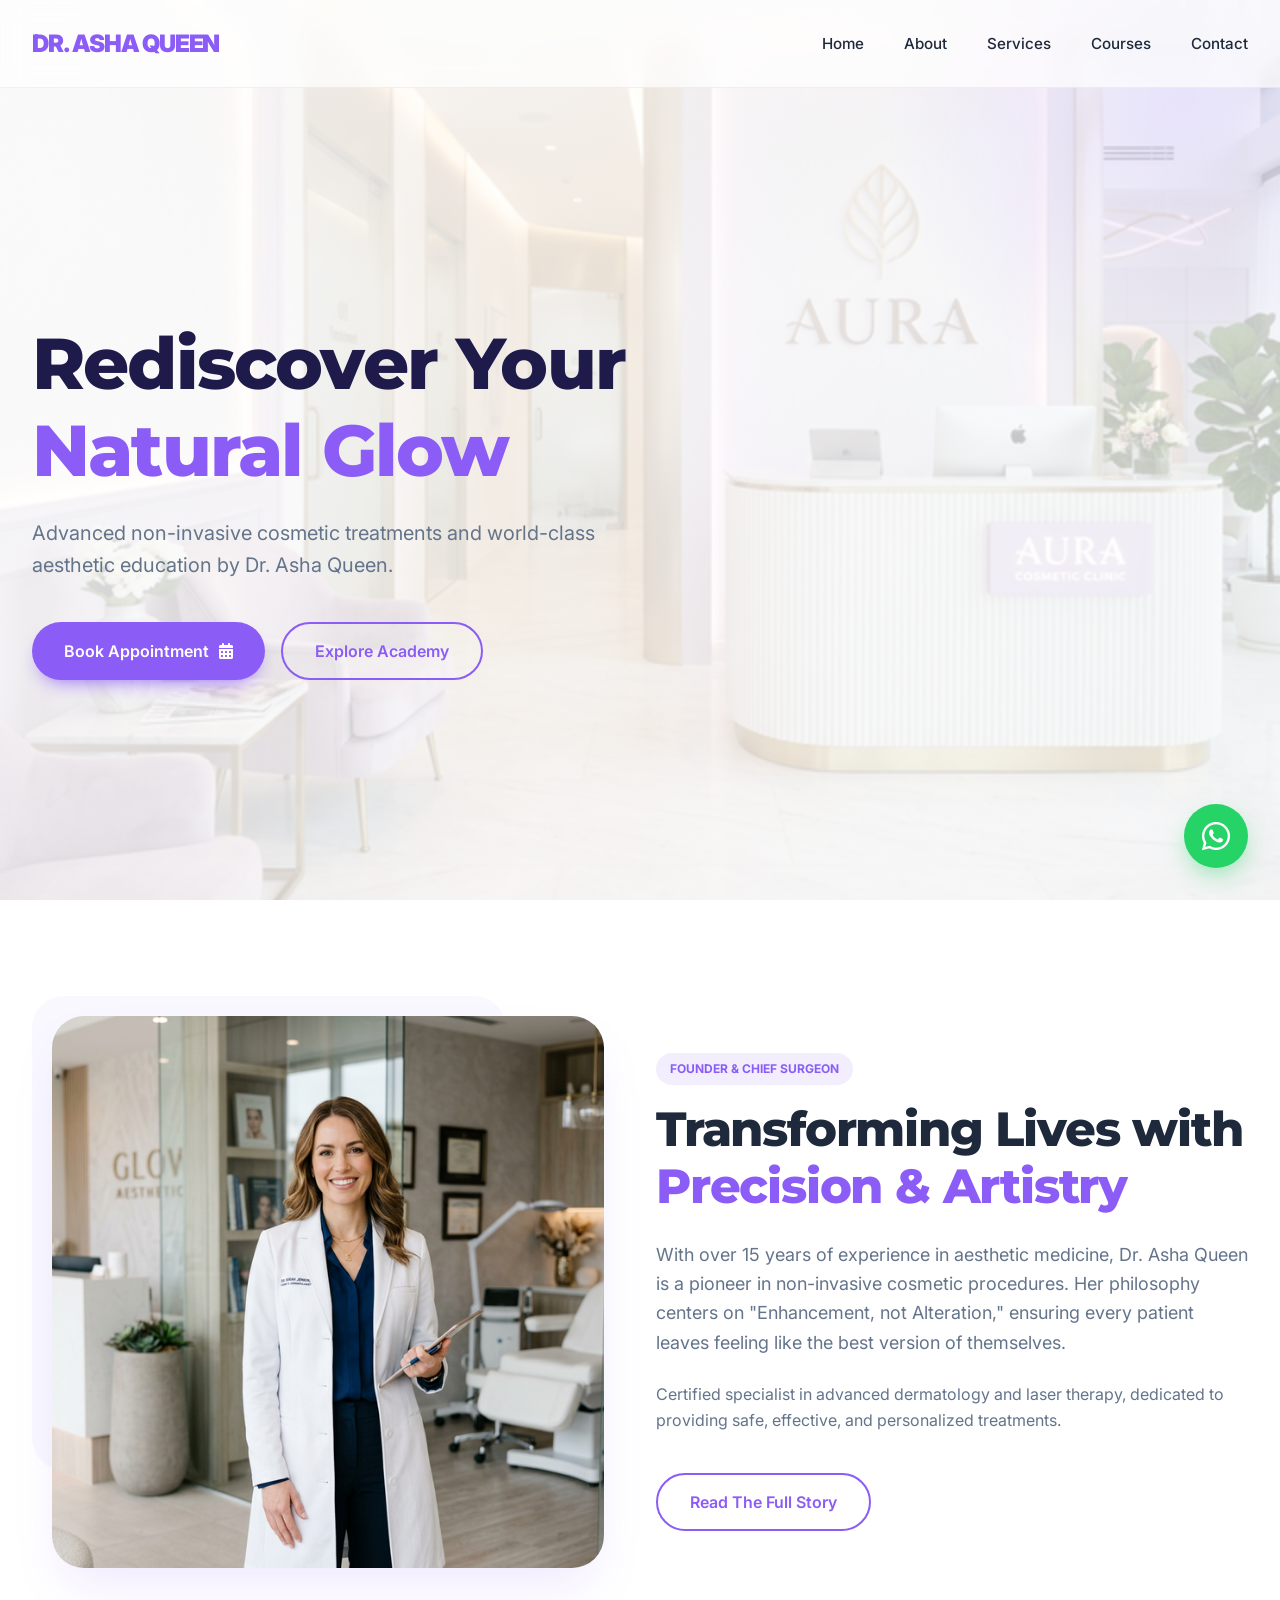
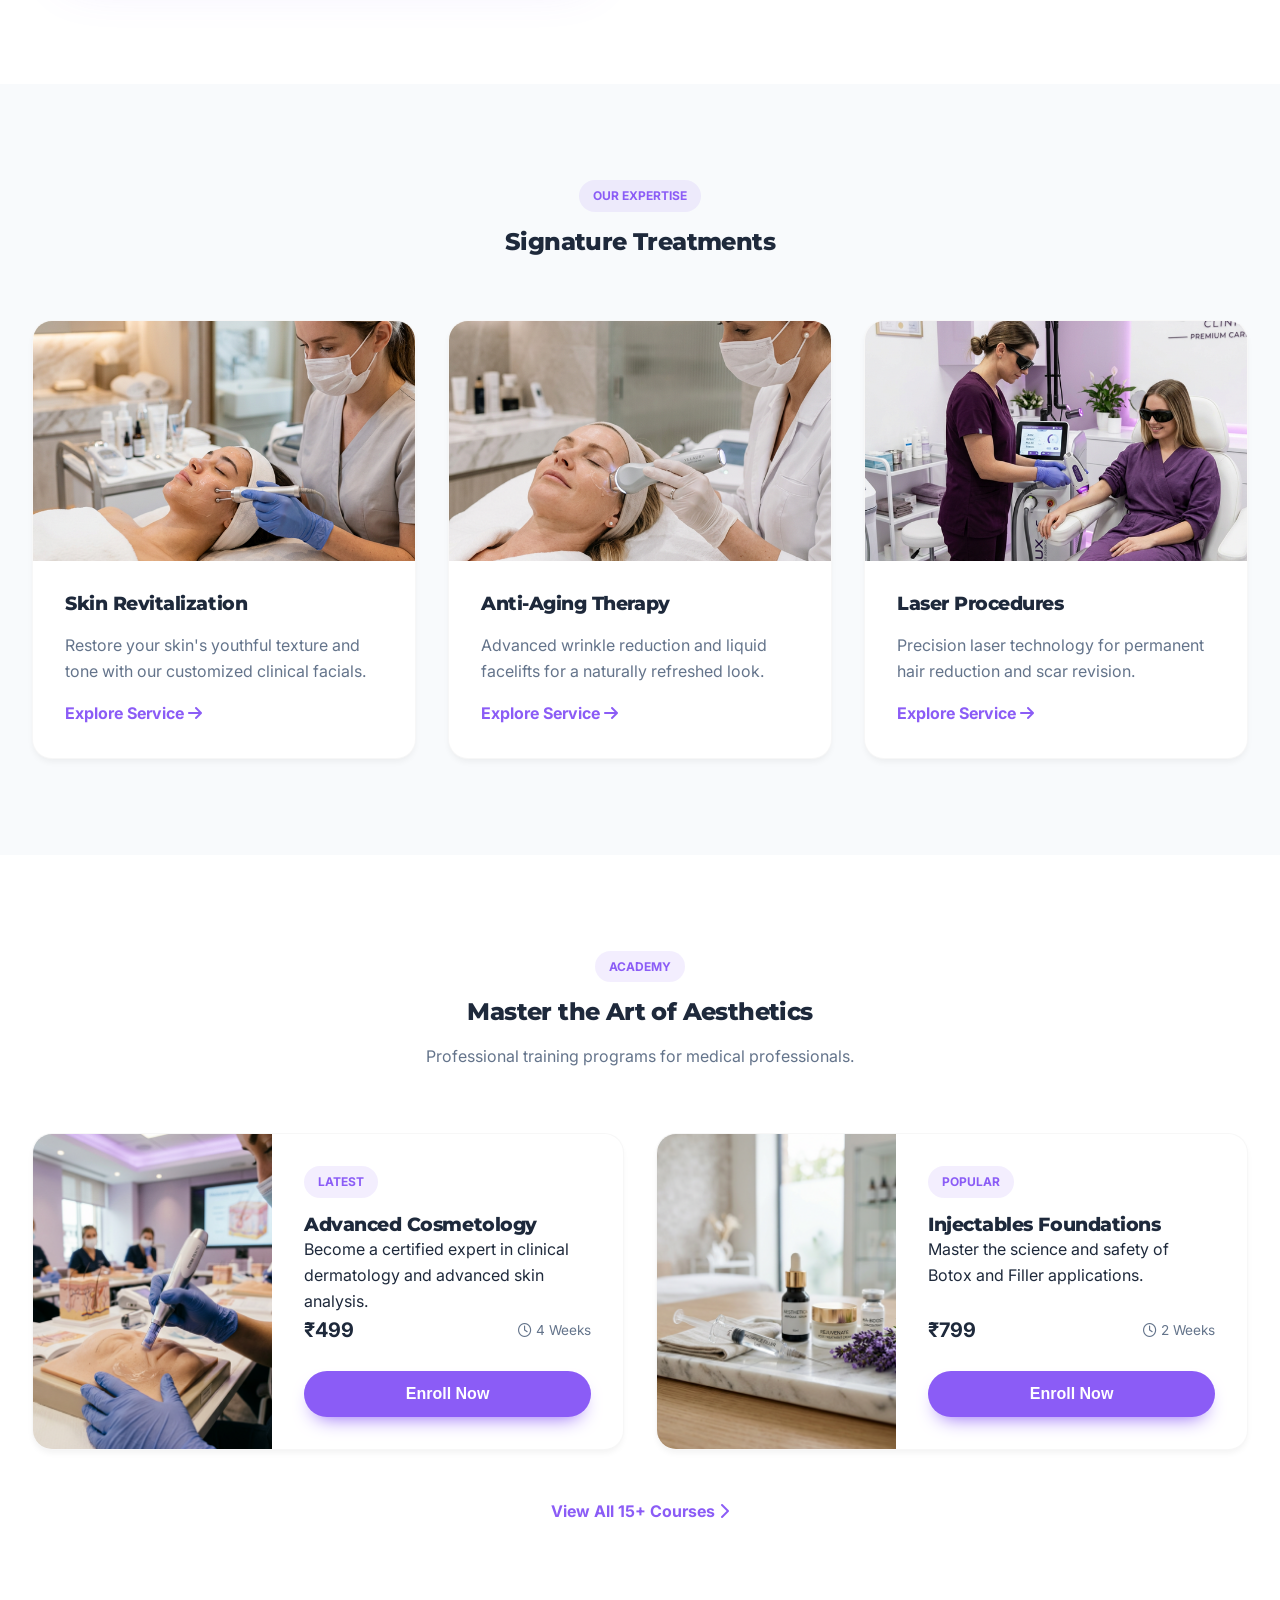
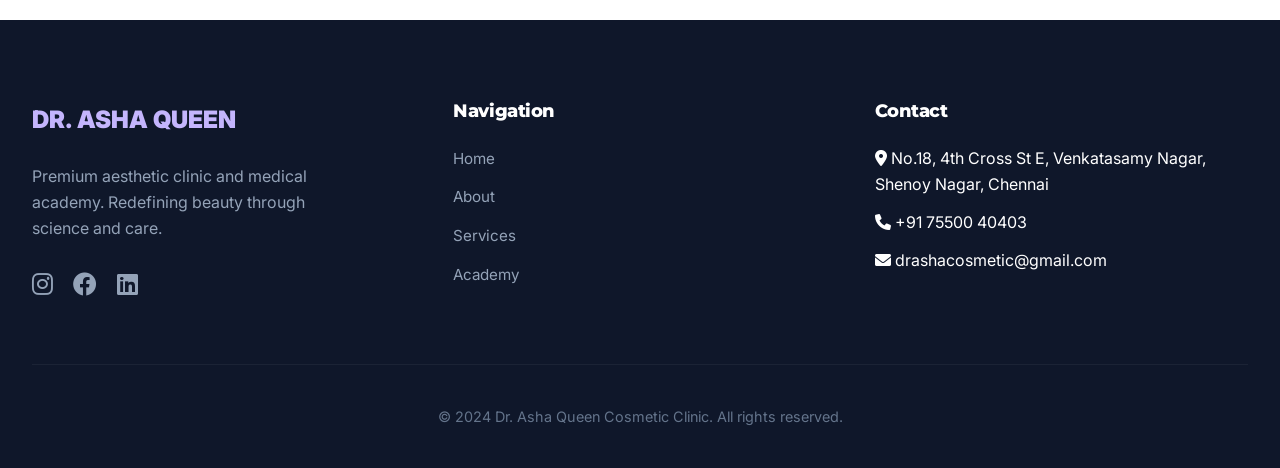
==== commit 89952016: "5th commit" ====
--- a/index.html
+++ b/index.html
@@ -192,11 +192,11 @@
     <footer>
         <div class="container">
             <div class="footer-grid">
-                <div class="footer-links" style="grid-column: span 2;">
+                <div class="footer-links">
                     <span class="footer-logo">DR. ASHA QUEEN</span>
-                    <p style="color: #94A3B8; max-width: 300px; margin-bottom: 24px;">Premium aesthetic clinic and
+                    <p>Premium aesthetic clinic and
                         medical academy. Redefining beauty through science and care.</p>
-                    <div style="display: flex; gap: 20px; font-size: 1.5rem;">
+                    <div class="social-links">
                         <a href="#"><i class="fab fa-instagram"></i></a>
                         <a href="#"><i class="fab fa-facebook"></i></a>
                         <a href="#"><i class="fab fa-linkedin"></i></a>
--- a/css/style.css
+++ b/css/style.css
@@ -34,8 +34,11 @@
     -webkit-tap-highlight-color: transparent;
 }
 
-html {
-    scroll-behavior: smooth;
+html,
+body {
+    overflow-x: hidden;
+    width: 100%;
+    position: relative;
 }
 
 body {
@@ -43,7 +46,6 @@
     color: var(--text-main);
     line-height: 1.625;
     background-color: var(--bg-color);
-    overflow-x: hidden;
     -webkit-font-smoothing: antialiased;
 }
 
@@ -435,6 +437,28 @@
     display: block;
 }
 
+.footer-links p {
+    color: #94A3B8;
+    max-width: 320px;
+    margin-bottom: 24px;
+}
+
+.social-links {
+    display: flex;
+    gap: 20px;
+    font-size: 1.5rem;
+}
+
+.social-links a {
+    color: #94A3B8;
+    transition: var(--transition);
+}
+
+.social-links a:hover {
+    color: var(--primary-light);
+    transform: translateY(-3px);
+}
+
 /* Contact Page Styles */
 .contact-info-list {
     gap: 32px;
@@ -655,23 +679,22 @@
     backdrop-filter: blur(12px);
     -webkit-backdrop-filter: blur(12px);
     display: none;
-    justify-content: space-around;
-    padding: 12px 0 24px;
-    border-top: 1px solid rgba(0, 0, 0, 0.05);
-    box-shadow: 0 -4px 12px rgba(0, 0, 0, 0.05);
     z-index: 1500;
 }
 
 .mobile-bottom-nav a {
+    flex: 1;
     display: flex;
     flex-direction: column;
     align-items: center;
+    justify-content: center;
     gap: 4px;
     color: var(--text-muted);
     font-size: 0.65rem;
     font-weight: 600;
     text-transform: uppercase;
     letter-spacing: 0.05em;
+    height: 100%;
 }
 
 .mobile-bottom-nav a i {
@@ -721,23 +744,51 @@
     }
 
     .section {
-        padding: 60px 0;
+        padding: 50px 0;
     }
 
     .hero {
         text-align: center;
-        padding-top: 80px;
-        min-height: 80vh;
+        padding-top: 100px;
+        min-height: auto;
+        padding-bottom: 60px;
     }
 
     .hero-content {
         margin: 0 auto;
+    }
+
+    .hero h1 {
+        line-height: 1.1;
+        margin-bottom: 16px;
+    }
+
+    .hero p {
+        margin-bottom: 32px;
     }
 
     .grid-2,
     .grid-3,
     .grid-4 {
         grid-template-columns: 1fr;
+        gap: 24px;
+    }
+
+    /* Horizontal Course Card Fix */
+    .course-card-horizontal {
+        flex-direction: column !important;
+        min-height: auto !important;
+    }
+
+    .course-card-img {
+        flex: none !important;
+        width: 100% !important;
+        height: 200px !important;
+    }
+
+    /* Remove specific heights on mobile */
+    .card-img-wrapper {
+        height: 200px;
     }
 
     .whatsapp-float {
@@ -747,4 +798,97 @@
         height: 56px;
         font-size: 28px;
     }
+
+    /* Utilities moved from inline */
+    .hero-actions {
+        flex-direction: column;
+    }
+
+    .hero-actions .btn {
+        width: 100%;
+    }
+
+    /* Inner Page Hero Fix */
+    .inner-hero {
+        padding-top: clamp(100px, 12vw, 140px) !important;
+    }
+
+    .inner-hero .text-center {
+        margin-bottom: 40px !important;
+    }
+
+    /* Contact Page Mobile */
+    .contact-info-list {
+        gap: 24px;
+    }
+
+    .contact-info-item {
+        gap: 16px;
+    }
+
+    .contact-icon {
+        width: 48px;
+        height: 48px;
+        font-size: 1rem;
+    }
+
+    /* Footer Mobile Alignment */
+    footer {
+        text-align: center;
+        padding: 60px 0 100px;
+    }
+
+    .footer-grid {
+        grid-template-columns: 1fr;
+        gap: 40px;
+    }
+
+    .footer-links:first-child {
+        grid-column: span 1 !important;
+    }
+
+    .footer-links p {
+        margin: 0 auto 24px !important;
+    }
+
+    .footer-links .social-links {
+        justify-content: center;
+    }
+
+    .footer-links ul li {
+        display: flex;
+        flex-direction: column;
+        align-items: center;
+        gap: 8px;
+        text-align: center;
+    }
+
+    .footer-links ul li i {
+        margin-right: 0;
+        font-size: 1.1rem;
+    }
+}
+
+/* Small mobile devices */
+@media (max-width: 480px) {
+    :root {
+        --container-pad: 1rem;
+    }
+
+    .hero h1 {
+        font-size: 2.2rem;
+    }
+
+    .footer-grid {
+        gap: 32px;
+    }
+
+    .section h2 {
+        font-size: 1.75rem;
+    }
+
+    .btn {
+        width: 100%;
+        padding: 12px 24px;
+    }
 }
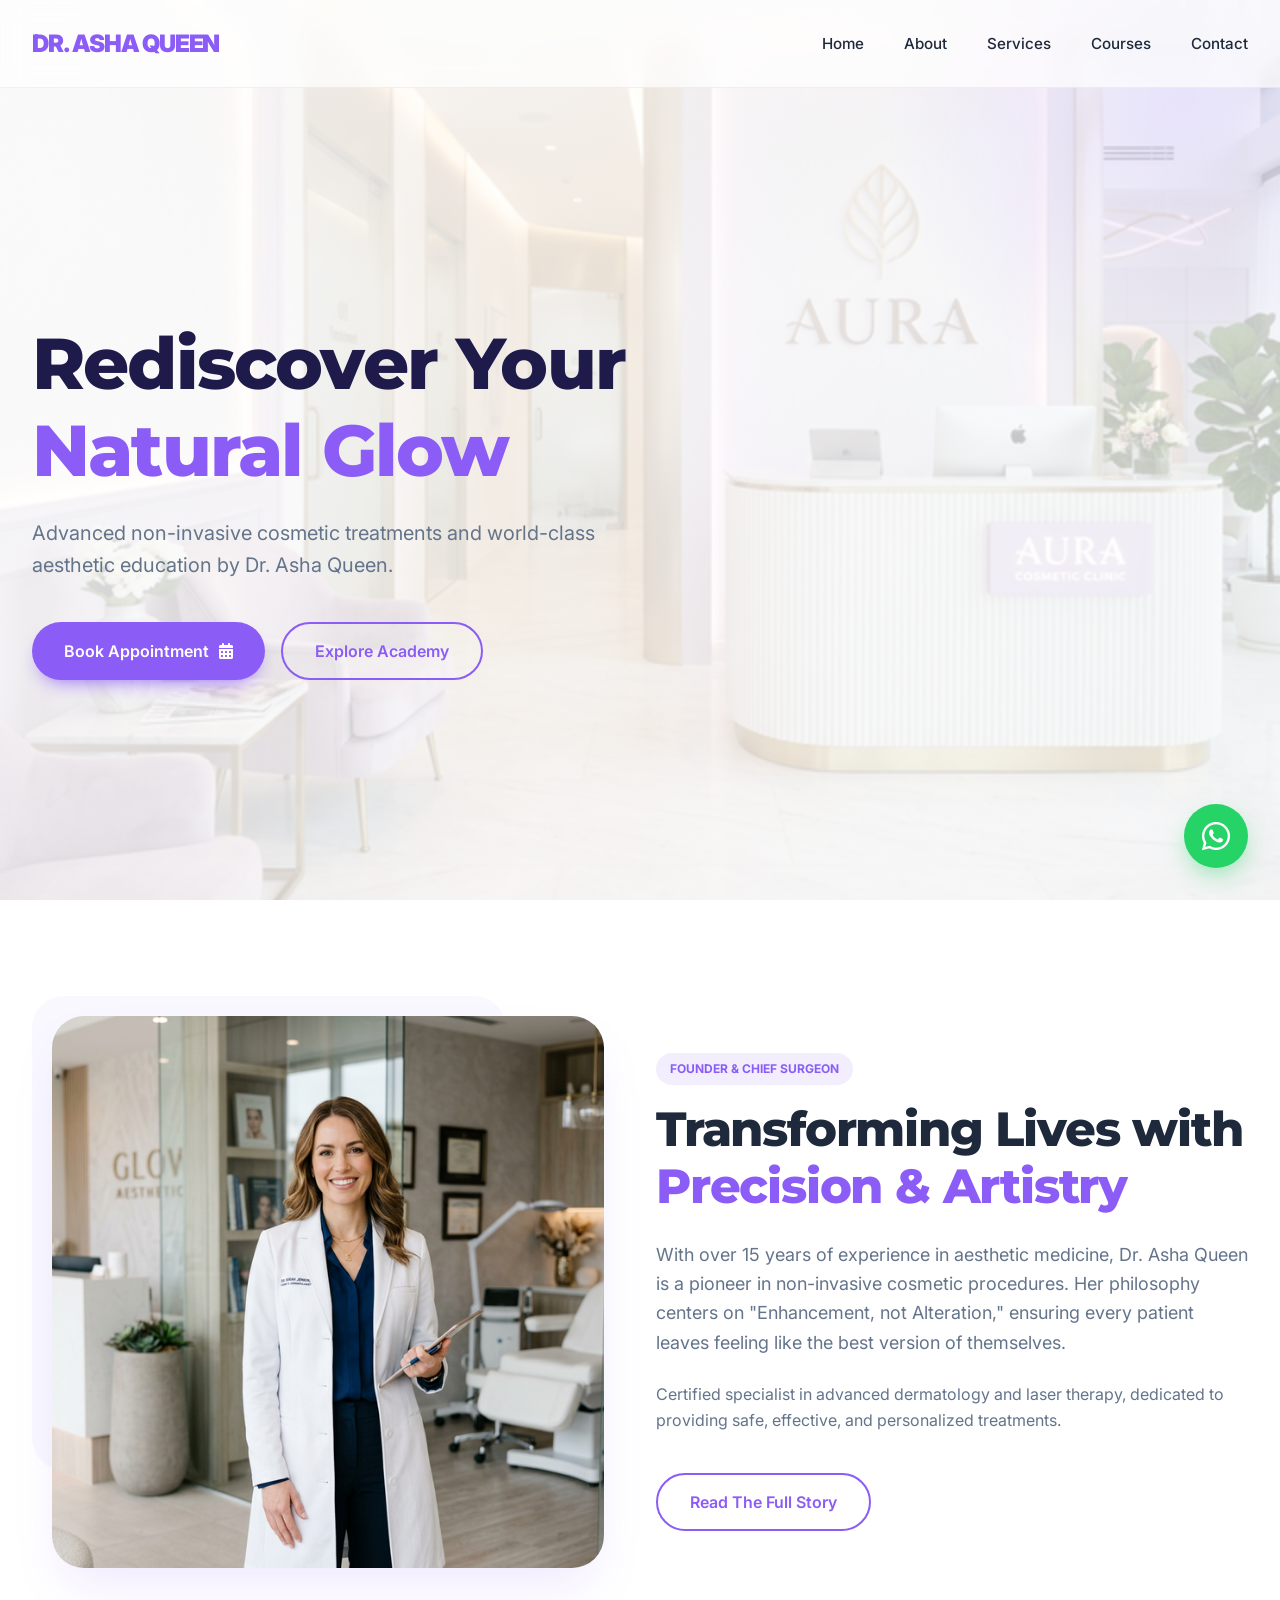
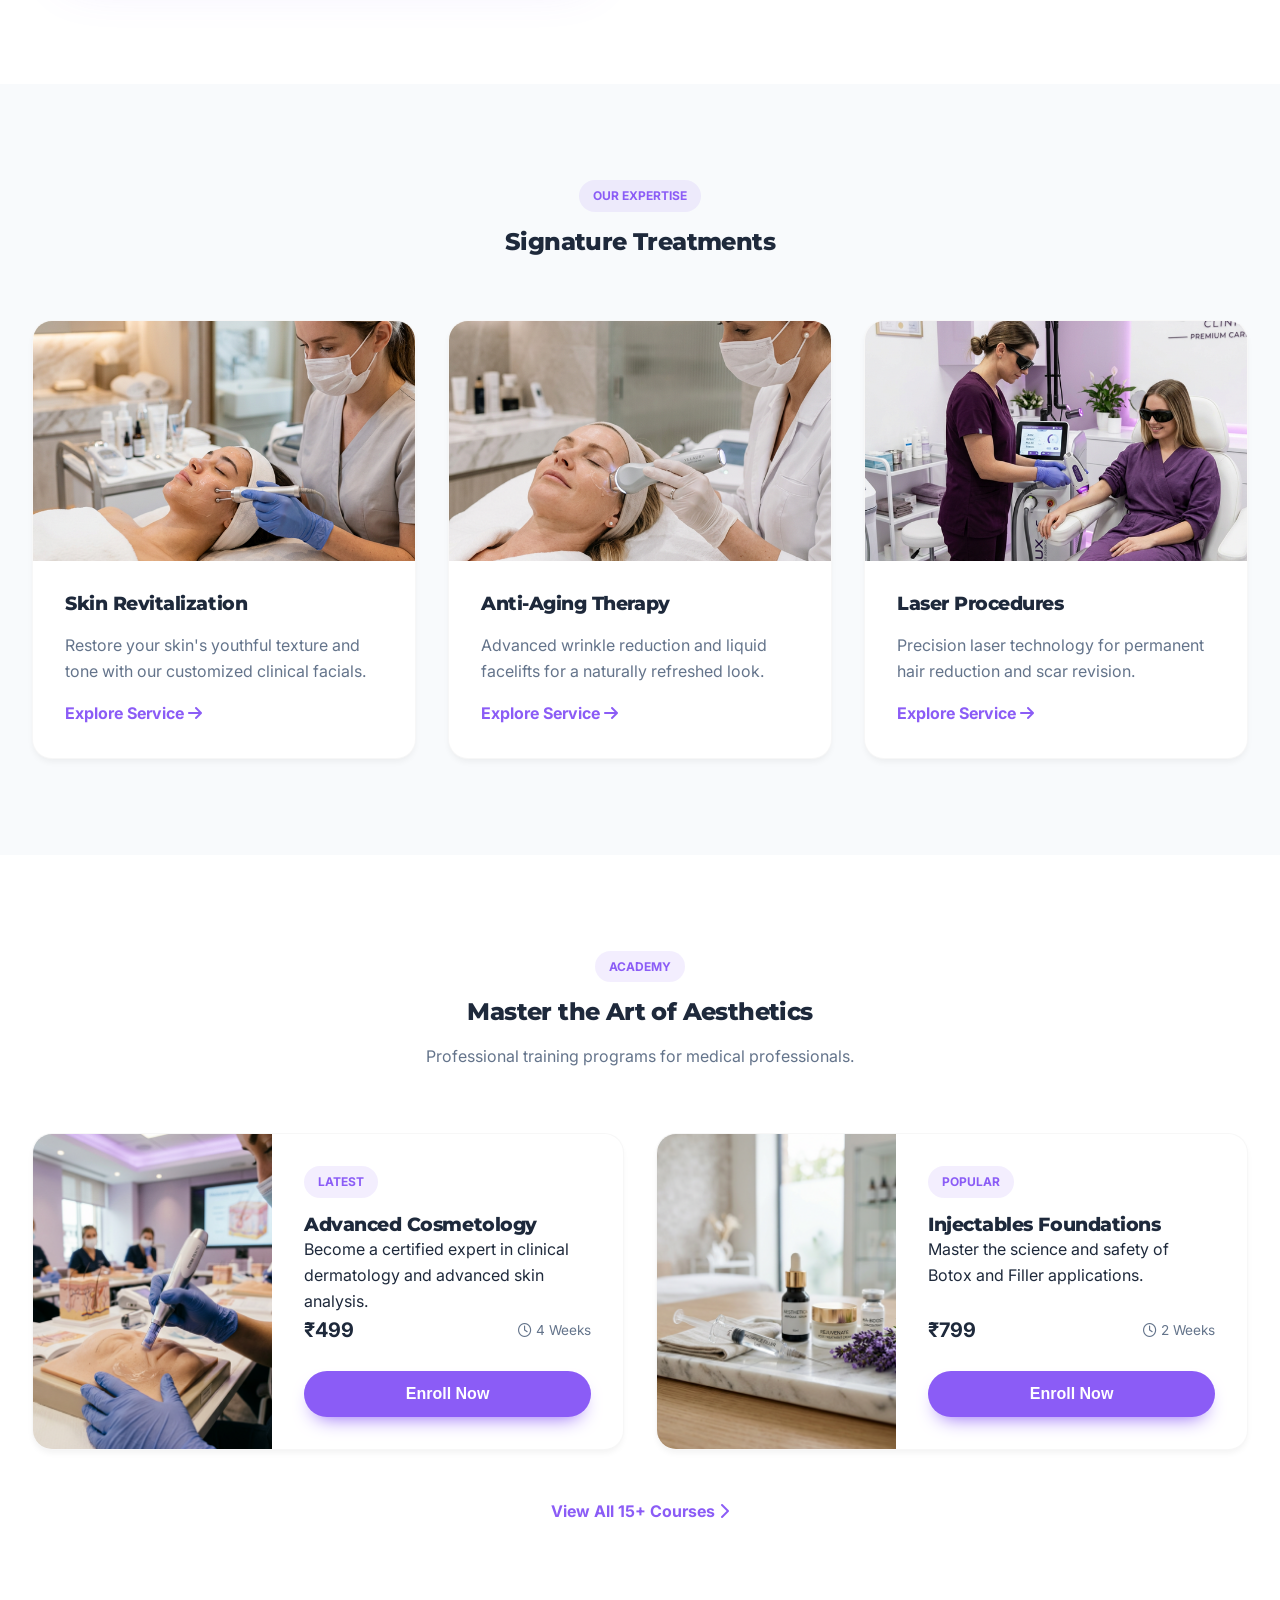
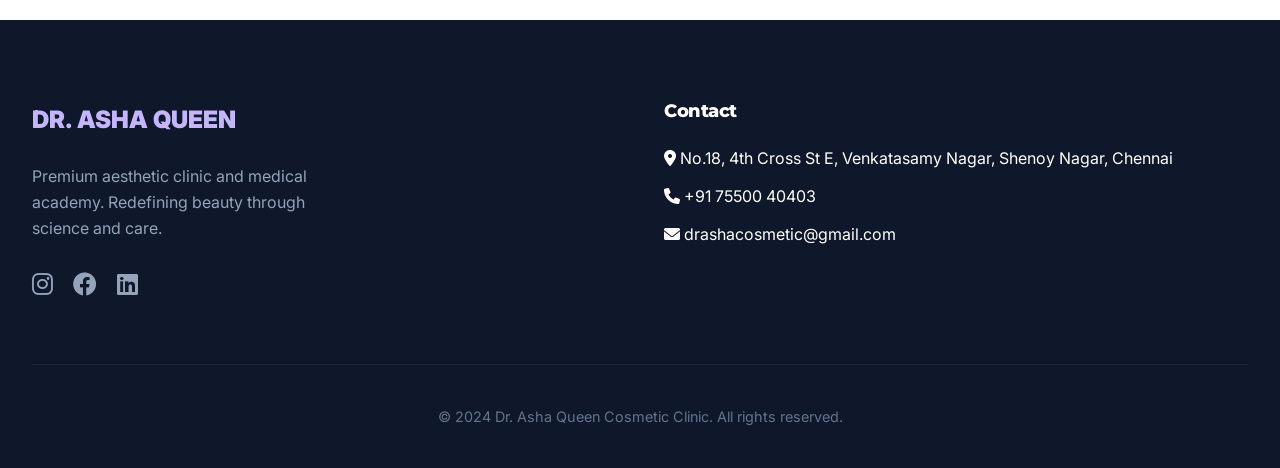
==== commit 47f3d262: "6th commit" ====
--- a/index.html
+++ b/index.html
@@ -203,15 +203,6 @@
                     </div>
                 </div>
                 <div class="footer-links">
-                    <h4>Navigation</h4>
-                    <ul>
-                        <li><a href="index.html">Home</a></li>
-                        <li><a href="about.html">About</a></li>
-                        <li><a href="services.html">Services</a></li>
-                        <li><a href="courses.html">Academy</a></li>
-                    </ul>
-                </div>
-                <div class="footer-links">
                     <h4>Contact</h4>
                     <ul>
                         <li><i class="fas fa-map-marker-alt"></i> No.18, 4th Cross St E, Venkatasamy Nagar, Shenoy
--- a/css/style.css
+++ b/css/style.css
@@ -834,7 +834,6 @@
 
     /* Footer Mobile Alignment */
     footer {
-        text-align: center;
         padding: 60px 0 100px;
     }
 
@@ -843,29 +842,24 @@
         gap: 40px;
     }
 
-    .footer-links:first-child {
-        grid-column: span 1 !important;
-    }
-
     .footer-links p {
-        margin: 0 auto 24px !important;
+        margin-bottom: 24px !important;
     }
 
     .footer-links .social-links {
-        justify-content: center;
+        justify-content: flex-start;
     }
 
     .footer-links ul li {
         display: flex;
-        flex-direction: column;
-        align-items: center;
-        gap: 8px;
-        text-align: center;
+        align-items: flex-start;
+        gap: 12px;
+        text-align: left;
     }
 
     .footer-links ul li i {
-        margin-right: 0;
-        font-size: 1.1rem;
+        margin-top: 5px;
+        font-size: 1rem;
     }
 }
 
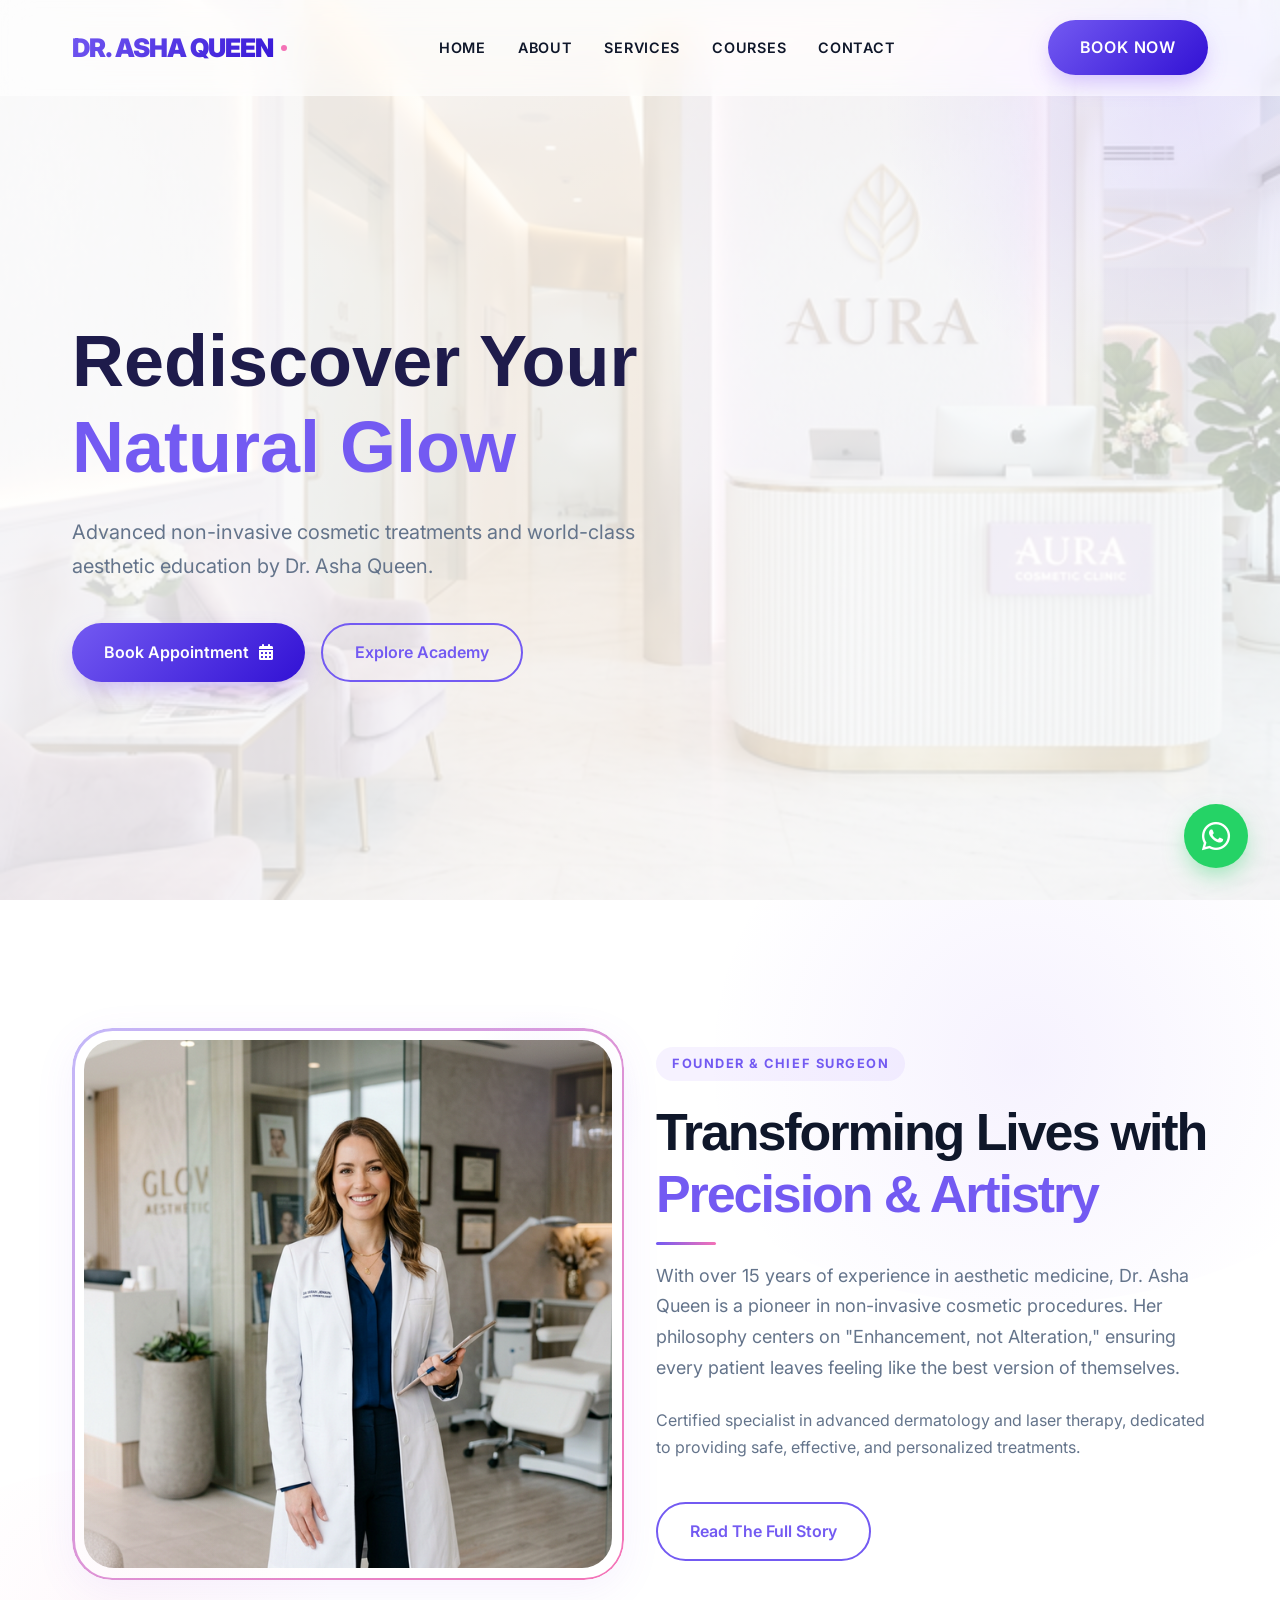
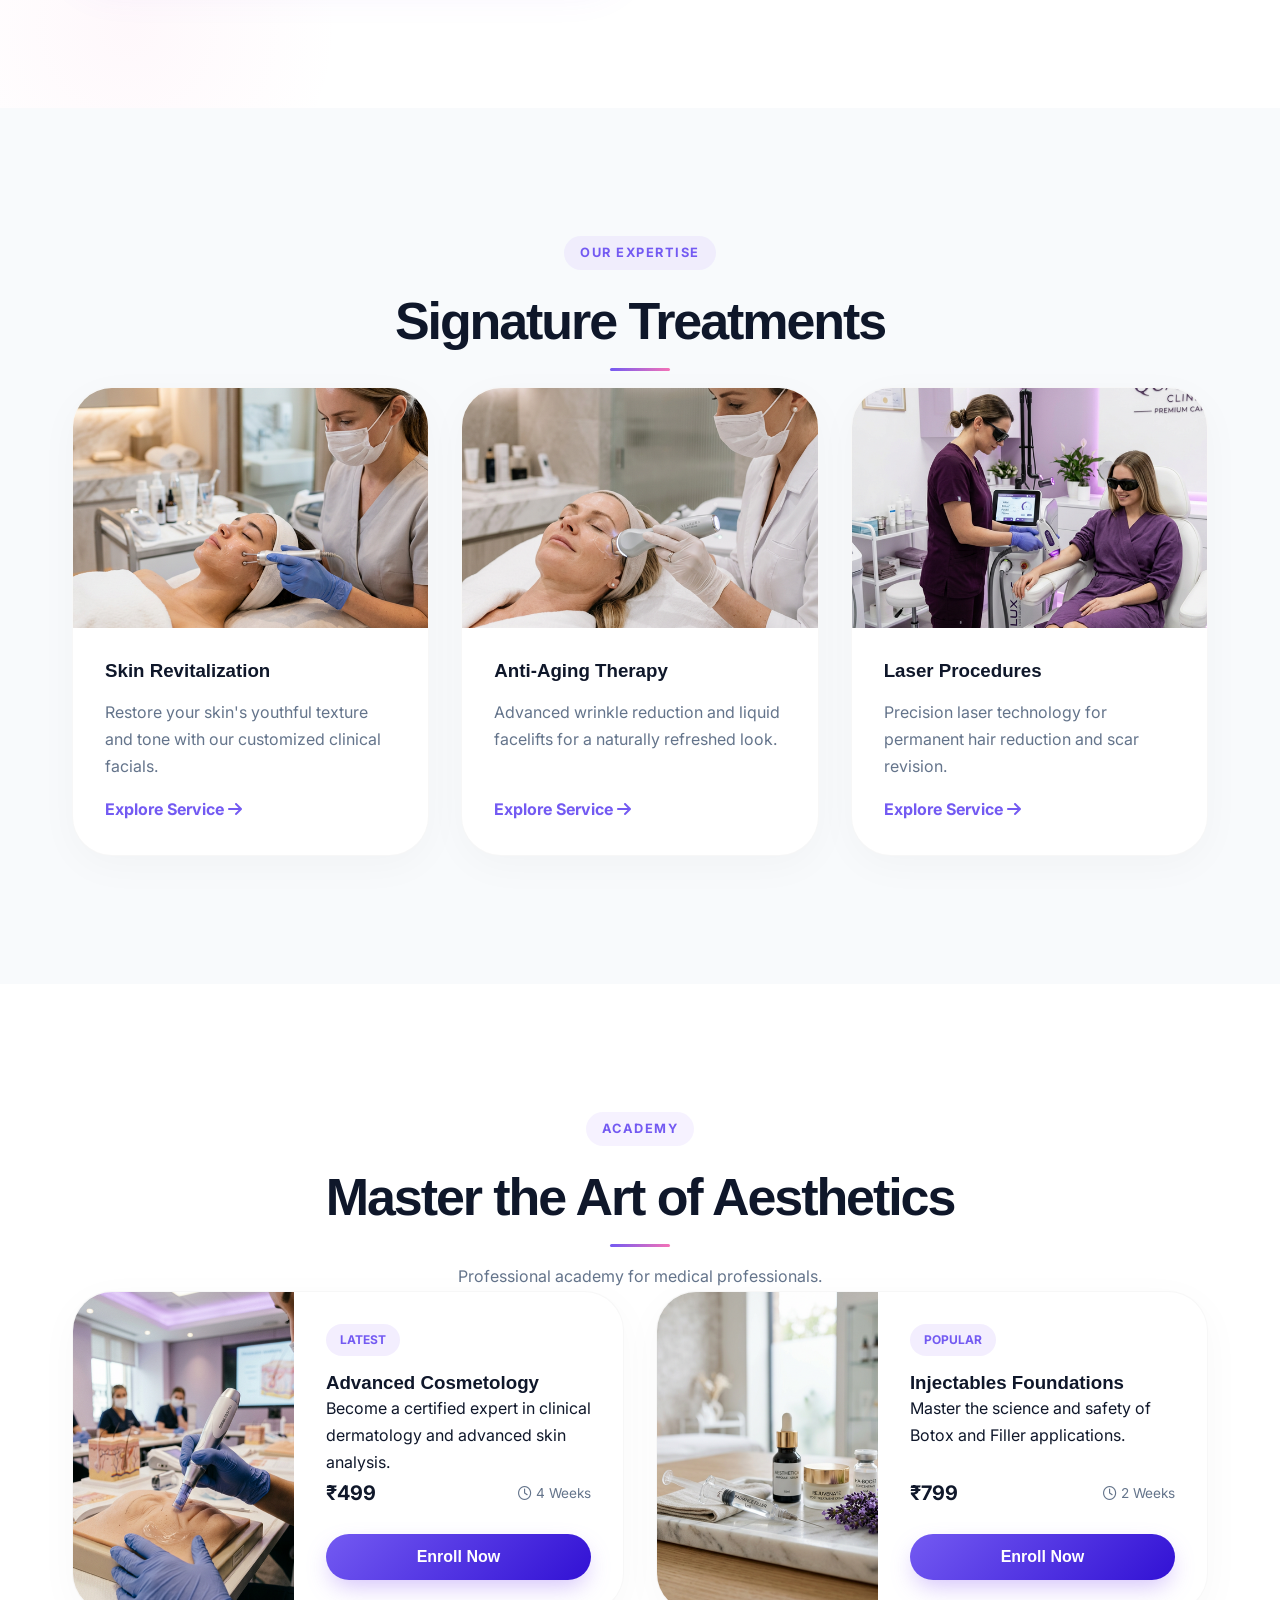
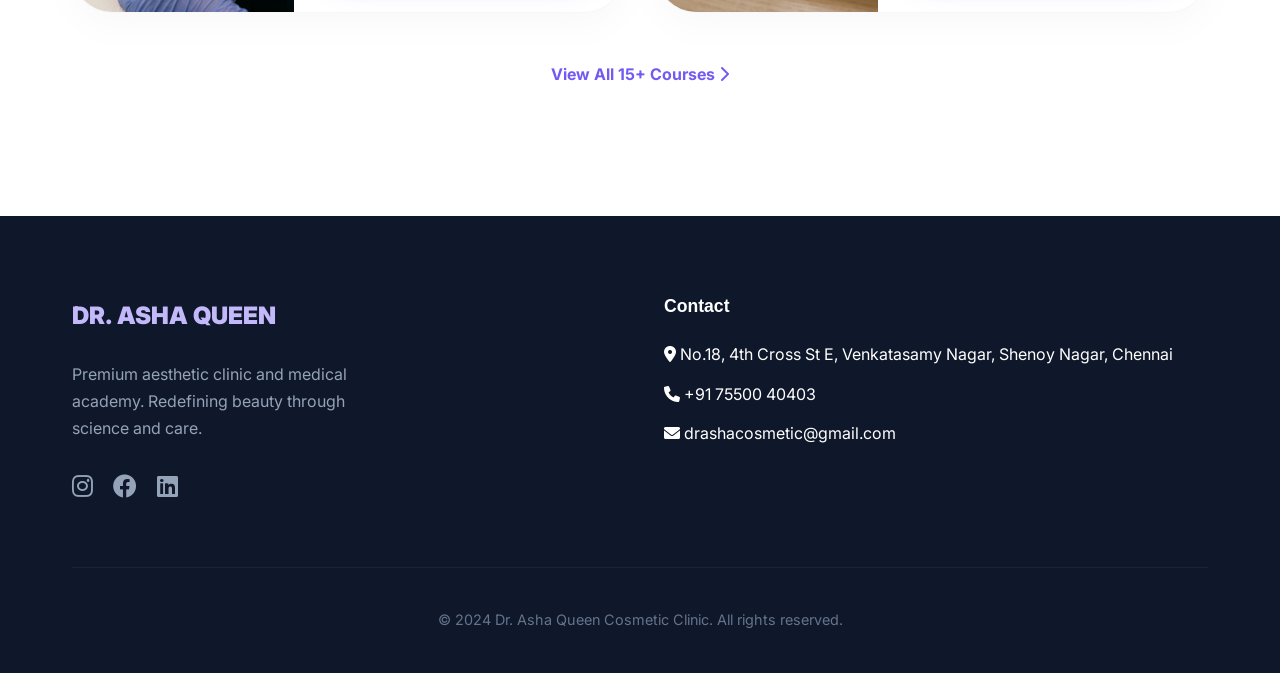
==== commit f1acadb8: "7th commit" ====
--- a/index.html
+++ b/index.html
@@ -31,8 +31,11 @@
                     <li><a href="courses.html">Courses</a></li>
                     <li><a href="contact.html">Contact</a></li>
                 </ul>
-                <div class="mobile-menu-btn">
-                    <i class="fas fa-bars"></i>
+                <div class="header-cta">
+                    <a href="contact.html" class="btn btn-primary nav-cta">Book Now</a>
+                    <div class="mobile-menu-btn">
+                        <i class="fas fa-bars"></i>
+                    </div>
                 </div>
             </nav>
         </div>
@@ -54,7 +57,7 @@
     </section>
 
     <!-- Doctor Intro -->
-    <section class="section">
+    <section class="section mesh-bg">
         <div class="container">
             <div class="grid grid-2" style="align-items: center;">
                 <div data-reveal>
@@ -64,9 +67,10 @@
                     </div>
                 </div>
                 <div data-reveal class="delay-1">
-                    <span class="card-tag">Founder & Chief Surgeon</span>
-                    <h2 style="font-size: clamp(2rem, 5vw, 3rem); margin-bottom: 24px;">Transforming Lives with <span
-                            style="color: var(--primary-color);">Precision & Artistry</span></h2>
+                    <span class="section-tag">Founder & Chief Surgeon</span>
+                    <h2>Transforming Lives with <span style="color: var(--primary-color);">Precision & Artistry</span>
+                    </h2>
+                    <div class="premium-line"></div>
                     <p style="margin-bottom: 24px; font-size: 1.125rem; color: var(--text-muted);">With over 15 years of
                         experience in aesthetic medicine, Dr. Asha Queen is a pioneer in non-invasive cosmetic
                         procedures. Her philosophy centers on "Enhancement, not Alteration," ensuring every patient
@@ -83,9 +87,10 @@
     <!-- Popular Treatments -->
     <section class="section" style="background-color: var(--section-bg);">
         <div class="container">
-            <div class="text-center" style="margin-bottom: 64px;" data-reveal>
-                <span class="card-tag">Our Expertise</span>
+            <div class="section-header text-center" data-reveal>
+                <span class="section-tag">Our Expertise</span>
                 <h2>Signature Treatments</h2>
+                <div class="premium-line"></div>
             </div>
             <div class="grid grid-3">
                 <!-- Treatment 1 -->
@@ -137,11 +142,11 @@
     <!-- Featured Courses -->
     <section class="section">
         <div class="container">
-            <div class="text-center" style="margin-bottom: 64px;" data-reveal>
-                <span class="card-tag">Academy</span>
+            <div class="section-header text-center" data-reveal>
+                <span class="section-tag">Academy</span>
                 <h2>Master the Art of Aesthetics</h2>
-                <p style="color: var(--text-muted); margin-top: 16px;">Professional training programs for medical
-                    professionals.</p>
+                <div class="premium-line"></div>
+                <p style="color: var(--text-muted);">Professional academy for medical professionals.</p>
             </div>
             <div class="grid grid-2">
                 <div class="card course-card-horizontal" data-reveal>
--- a/css/style.css
+++ b/css/style.css
@@ -1,30 +1,38 @@
-/* CSS Variables & Design System */
 :root {
-    --primary-color: #8B5CF6;
-    --primary-light: #C4B5FD;
-    --primary-dark: #7C3AED;
+    /* Refined Premium Palette */
+    --primary-h: 250;
+    --primary-s: 85%;
+    --primary-l: 65%;
+
+    --primary-color: hsl(var(--primary-h), var(--primary-s), var(--primary-l));
+    --primary-light: hsl(var(--primary-h), var(--primary-s), 85%);
+    --primary-dark: hsl(var(--primary-h), var(--primary-s), 45%);
     --accent-color: #F472B6;
+
     --bg-color: #FFFFFF;
     --section-bg: #F8FAFC;
-    --text-main: #1E293B;
+    --text-main: #0F172A;
     --text-muted: #64748B;
     --white: #FFFFFF;
 
-    /* Dynamic Spacing & Sizing */
-    --container-max: 1280px;
-    --container-pad: clamp(1rem, 5vw, 2rem);
-    --section-pad: clamp(3rem, 10vw, 6rem);
-
-    --radius-sm: 12px;
-    --radius-md: 20px;
-    --radius-lg: 32px;
-
-    --shadow-sm: 0 4px 6px -1px rgba(0, 0, 0, 0.05);
-    --shadow-lg: 0 10px 15px -3px rgba(0, 0, 0, 0.1);
-    --shadow-xl: 0 25px 50px -12px rgba(139, 92, 246, 0.15);
-
-    --transition: all 0.4s cubic-bezier(0.4, 0, 0.2, 1);
-}
+    /* Modern Spacing */
+    --container-max: 1200px;
+    --container-pad: 2rem;
+    --section-pad: clamp(4rem, 12vw, 8rem);
+
+    /* Elaborate Shadows */
+    --shadow-soft: 0 4px 20px rgba(0, 0, 0, 0.03);
+    --shadow-elegant: 0 10px 40px rgba(139, 92, 246, 0.08);
+    --shadow-glow: 0 0 20px rgba(139, 92, 246, 0.2);
+
+    --radius-sm: 16px;
+    --radius-md: 24px;
+    --radius-lg: 40px;
+
+    --transition: all 0.5s cubic-bezier(0.16, 1, 0.3, 1);
+}
+
+@import url('https://fonts.googleapis.com/css2?family=Outfit:wght@400;500;600;700;800&display=swap');
 
 /* Base Styles */
 * {
@@ -44,7 +52,7 @@
 body {
     font-family: 'Inter', sans-serif;
     color: var(--text-main);
-    line-height: 1.625;
+    line-height: 1.7;
     background-color: var(--bg-color);
     -webkit-font-smoothing: antialiased;
 }
@@ -53,11 +61,120 @@
 h2,
 h3,
 h4,
-.font-heading {
-    font-family: 'Montserrat', sans-serif;
-    font-weight: 800;
+h5,
+h6 {
+    font-family: 'Outfit', sans-serif;
+    font-weight: 700;
+    color: #0F172A;
     line-height: 1.2;
-    letter-spacing: -0.025em;
+}
+
+::selection {
+    background: var(--primary-light);
+    color: var(--primary-dark);
+}
+
+/* Custom Scrollbar */
+::-webkit-scrollbar {
+    width: 10px;
+}
+
+::-webkit-scrollbar-track {
+    background: #F1F5F9;
+}
+
+::-webkit-scrollbar-thumb {
+    background: var(--primary-light);
+    border-radius: 10px;
+    border: 3px solid #F1F5F9;
+}
+
+::-webkit-scrollbar-thumb:hover {
+    background: var(--primary-color);
+}
+
+.glass-card {
+    background: rgba(255, 255, 255, 0.7);
+    backdrop-filter: blur(10px);
+    -webkit-backdrop-filter: blur(10px);
+    border: 1px solid rgba(255, 255, 255, 0.2);
+    border-radius: var(--radius-md);
+}
+
+/* Base Mesh Background */
+.mesh-bg {
+    position: relative;
+    overflow: hidden;
+}
+
+@keyframes float-slow {
+
+    0%,
+    100% {
+        transform: translate(0, 0);
+    }
+
+    50% {
+        transform: translate(-20px, 20px);
+    }
+}
+
+.mesh-bg::before {
+    content: '';
+    position: absolute;
+    width: 60%;
+    height: 60%;
+    background: radial-gradient(circle, rgba(139, 92, 246, 0.08) 0%, transparent 70%);
+    top: -10%;
+    right: -10%;
+    border-radius: 50%;
+    z-index: 0;
+    animation: float-slow 15s ease-in-out infinite;
+}
+
+.mesh-bg::after {
+    content: '';
+    position: absolute;
+    width: 40%;
+    height: 40%;
+    background: radial-gradient(circle, rgba(244, 114, 182, 0.05) 0%, transparent 70%);
+    bottom: -10%;
+    left: -10%;
+    border-radius: 50%;
+    z-index: 0;
+    animation: float-slow 12s ease-in-out infinite reverse;
+}
+
+/* Section Headers & Typography */
+.section-tag {
+    display: inline-block;
+    padding: 6px 16px;
+    background: rgba(139, 92, 246, 0.08);
+    color: var(--primary-color);
+    border-radius: 100px;
+    font-weight: 700;
+    font-size: 0.8rem;
+    text-transform: uppercase;
+    letter-spacing: 0.12em;
+    margin-bottom: 20px;
+}
+
+.premium-line {
+    width: 60px;
+    height: 3px;
+    background: linear-gradient(90deg, var(--primary-color), var(--accent-color));
+    border-radius: 4px;
+    margin: 16px 0;
+}
+
+.text-center .premium-line {
+    margin: 16px auto;
+}
+
+.section h2 {
+    font-size: clamp(2.25rem, 6vw, 3.25rem);
+    letter-spacing: -0.04em;
+    margin-bottom: 16px;
 }
 
 a {
@@ -97,48 +214,110 @@
     top: 0;
     left: 0;
     width: 100%;
-    background: rgba(255, 255, 255, 0.7);
-    backdrop-filter: blur(12px);
-    -webkit-backdrop-filter: blur(12px);
-    z-index: 1000;
-    transition: var(--transition);
-    border-bottom: 1px solid rgba(0, 0, 0, 0.05);
+    background: rgba(255, 255, 255, 0.6);
+    backdrop-filter: blur(15px) saturate(180%);
+    -webkit-backdrop-filter: blur(15px) saturate(180%);
+    z-index: 2000;
+    transition: all 0.4s cubic-bezier(0.16, 1, 0.3, 1);
+    border-bottom: 1px solid rgba(255, 255, 255, 0.1);
 }
 
 header.sticky {
-    padding: 4px 0;
-    background: rgba(255, 255, 255, 0.9);
-    box-shadow: var(--shadow-md);
+    padding: 2px 0;
+    background: rgba(255, 255, 255, 0.85);
+    box-shadow: 0 4px 30px rgba(0, 0, 0, 0.03);
+    border-bottom: 1px solid rgba(0, 0, 0, 0.03);
 }
 
 nav {
     display: flex;
     justify-content: space-between;
     align-items: center;
-    padding: 24px 0;
+    padding: 20px 0;
+    transition: padding 0.4s ease;
+}
+
+header.sticky nav {
+    padding: 12px 0;
 }
 
 .logo {
-    font-size: clamp(1.2rem, 4vw, 1.5rem);
+    font-size: clamp(1.3rem, 4vw, 1.6rem);
     font-weight: 900;
-    color: var(--primary-color);
-    letter-spacing: -0.05em;
+    background: linear-gradient(135deg, var(--primary-color) 0%, var(--primary-dark) 100%);
+    -webkit-background-clip: text;
+    background-clip: text;
+    -webkit-text-fill-color: transparent;
+    letter-spacing: -0.04em;
     text-transform: uppercase;
+    position: relative;
+    display: flex;
+    align-items: center;
+    gap: 8px;
+}
+
+.logo::after {
+    content: '';
+    width: 6px;
+    height: 6px;
+    background: var(--accent-color);
+    border-radius: 50%;
+    display: inline-block;
 }
 
 .nav-links {
     display: flex;
-    gap: 40px;
+    gap: 32px;
 }
 
 .nav-links a {
-    font-weight: 500;
+    font-weight: 600;
     color: var(--text-main);
-    font-size: 0.95rem;
+    font-size: 0.9rem;
+    position: relative;
+    padding: 8px 0;
+    transition: color 0.3s ease;
+    text-transform: uppercase;
+    letter-spacing: 0.05em;
+}
+
+.nav-links a::after {
+    content: '';
+    position: absolute;
+    bottom: 0;
+    left: 0;
+    width: 0;
+    height: 2px;
+    background: var(--primary-color);
+    transition: width 0.3s cubic-bezier(0.16, 1, 0.3, 1);
 }
 
 .nav-links a:hover {
     color: var(--primary-color);
+}
+
+.nav-links a:hover::after {
+    width: 100%;
+}
+
+.header-cta {
+    display: flex;
+    align-items: center;
+    gap: 16px;
+}
+
+.nav-cta {
+    padding: 10px 24px;
+    font-size: 0.85rem;
+    text-transform: uppercase;
+    letter-spacing: 0.05em;
+    font-weight: 700;
+}
+
+@media (max-width: 991px) {
+    .header-cta .nav-cta {
+        display: none;
+    }
 }
 
 .mobile-menu-btn {
@@ -164,27 +343,38 @@
 }
 
 .btn-primary {
-    background-color: var(--primary-color);
+    background: linear-gradient(135deg, var(--primary-color) 0%, var(--primary-dark) 100%);
     color: var(--white);
-    box-shadow: 0 10px 20px -10px var(--primary-color);
+    box-shadow: 0 10px 25px -5px rgba(139, 92, 246, 0.4);
 }
 
 .btn-primary:hover {
-    background-color: var(--primary-dark);
-    transform: translateY(-3px);
-    box-shadow: 0 15px 30px -10px var(--primary-color);
+    transform: translateY(-4px) scale(1.02);
+    box-shadow: 0 20px 35px -5px rgba(139, 92, 246, 0.5);
 }
 
 .btn-outline {
-    background: rgba(255, 255, 255, 0.1);
-    border: 2px solid var(--primary-color);
+    background: transparent;
+    border: 2.5px solid var(--primary-color);
     color: var(--primary-color);
 }
 
 .btn-outline:hover {
-    background-color: var(--primary-color);
+    background: var(--primary-color);
     color: var(--white);
-    transform: translateY(-3px);
+    transform: translateY(-4px);
+    box-shadow: 0 15px 30px -10px rgba(139, 92, 246, 0.3);
+}
+
+.btn-white {
+    background: var(--white);
+    color: var(--primary-color);
+    box-shadow: var(--shadow-elegant);
+}
+
+.btn-white:hover {
+    transform: translateY(-4px);
+    box-shadow: 0 20px 40px rgba(0, 0, 0, 0.1);
 }
 
 /* Hero Section */
@@ -258,19 +448,37 @@
 /* Cards & Modern Elements */
 .card {
     background: var(--white);
-    border-radius: var(--radius-md);
+    border-radius: var(--radius-lg);
     overflow: hidden;
-    box-shadow: var(--shadow-sm);
-    transition: var(--transition);
+    box-shadow: 0 10px 40px rgba(0, 0, 0, 0.03);
+    transition: all 0.5s cubic-bezier(0.16, 1, 0.3, 1);
     border: 1px solid rgba(0, 0, 0, 0.03);
     height: 100%;
     display: flex;
     flex-direction: column;
+    position: relative;
 }
 
 .card:hover {
-    transform: translateY(-12px) scale(1.02);
-    box-shadow: var(--shadow-xl);
+    transform: translateY(-12px);
+    box-shadow: 0 25px 60px rgba(0, 0, 0, 0.08);
+}
+
+.card::after {
+    content: '';
+    position: absolute;
+    top: 0;
+    left: 0;
+    width: 100%;
+    height: 100%;
+    background: radial-gradient(circle at top right, rgba(139, 92, 246, 0.03) 0%, transparent 70%);
+    opacity: 0;
+    transition: opacity 0.5s ease;
+    pointer-events: none;
+}
+
+.card:hover::after {
+    opacity: 1;
 }
 
 .card-img-wrapper {
@@ -317,24 +525,50 @@
     padding: 20px;
 }
 
+.doctor-img-wrapper {
+    position: relative;
+    padding: 12px;
+    background: var(--white);
+    border-radius: var(--radius-lg);
+    box-shadow: var(--shadow-elegant);
+    z-index: 2;
+}
+
+.doctor-img-wrapper::before {
+    content: '';
+    position: absolute;
+    inset: 0;
+    border-radius: inherit;
+    padding: 2.5px;
+    background: linear-gradient(135deg, var(--primary-light), var(--accent-color));
+    -webkit-mask: linear-gradient(#fff 0 0) content-box, linear-gradient(#fff 0 0);
+    mask: linear-gradient(#fff 0 0) content-box, linear-gradient(#fff 0 0);
+    -webkit-mask-composite: xor;
+    mask-composite: exclude;
+    z-index: -1;
+}
+
 .doctor-img {
-    border-radius: var(--radius-lg);
-    box-shadow: var(--shadow-xl);
-    position: relative;
-    z-index: 2;
+    border-radius: calc(var(--radius-lg) - 10px);
     width: 100%;
+    display: block;
+    transition: var(--transition);
+}
+
+.doctor-img:hover {
+    transform: scale(1.02);
 }
 
 .doctor-img-bg {
     position: absolute;
-    top: 0;
-    left: 0;
-    width: 80%;
-    height: 80%;
-    background: var(--primary-light);
-    opacity: 0.1;
-    border-radius: var(--radius-lg);
-    z-index: 1;
+    top: -20px;
+    right: -20px;
+    width: 200px;
+    height: 200px;
+    background: radial-gradient(circle, var(--primary-light) 0%, transparent 70%);
+    opacity: 0.2;
+    z-index: 0;
+    border-radius: 50%;
 }
 
 .course-card-horizontal {
@@ -721,13 +955,15 @@
         top: 0;
         width: 100%;
         height: 100vh;
-        background: var(--white);
+        background: rgba(255, 255, 255, 0.98);
+        backdrop-filter: blur(20px);
+        -webkit-backdrop-filter: blur(20px);
         flex-direction: column;
         justify-content: center;
         align-items: center;
-        transition: 0.5s cubic-bezier(0.4, 0, 0.2, 1);
+        transition: all 0.6s cubic-bezier(0.16, 1, 0.3, 1);
         z-index: 4000;
-        gap: 32px;
+        gap: 40px;
     }
 
     .nav-links.active {
@@ -735,12 +971,48 @@
     }
 
     .nav-links a {
-        font-size: 1.5rem;
+        font-size: 2rem;
+        font-weight: 700;
+        opacity: 0;
+        transform: translateY(20px);
+        transition: all 0.4s ease;
+    }
+
+    .nav-links.active a {
+        opacity: 1;
+        transform: translateY(0);
+    }
+
+    /* Staggered entrance for links */
+    .nav-links.active a:nth-child(1) {
+        transition-delay: 0.1s;
+    }
+
+    .nav-links.active a:nth-child(2) {
+        transition-delay: 0.2s;
+    }
+
+    .nav-links.active a:nth-child(3) {
+        transition-delay: 0.3s;
+    }
+
+    .nav-links.active a:nth-child(4) {
+        transition-delay: 0.4s;
+    }
+
+    .nav-links.active a:nth-child(5) {
+        transition-delay: 0.5s;
     }
 
     .mobile-menu-btn {
         display: block;
         z-index: 4001;
+        transition: transform 0.4s ease;
+    }
+
+    .mobile-menu-btn.active {
+        transform: rotate(90deg);
+        color: var(--primary-color);
     }
 
     .section {
